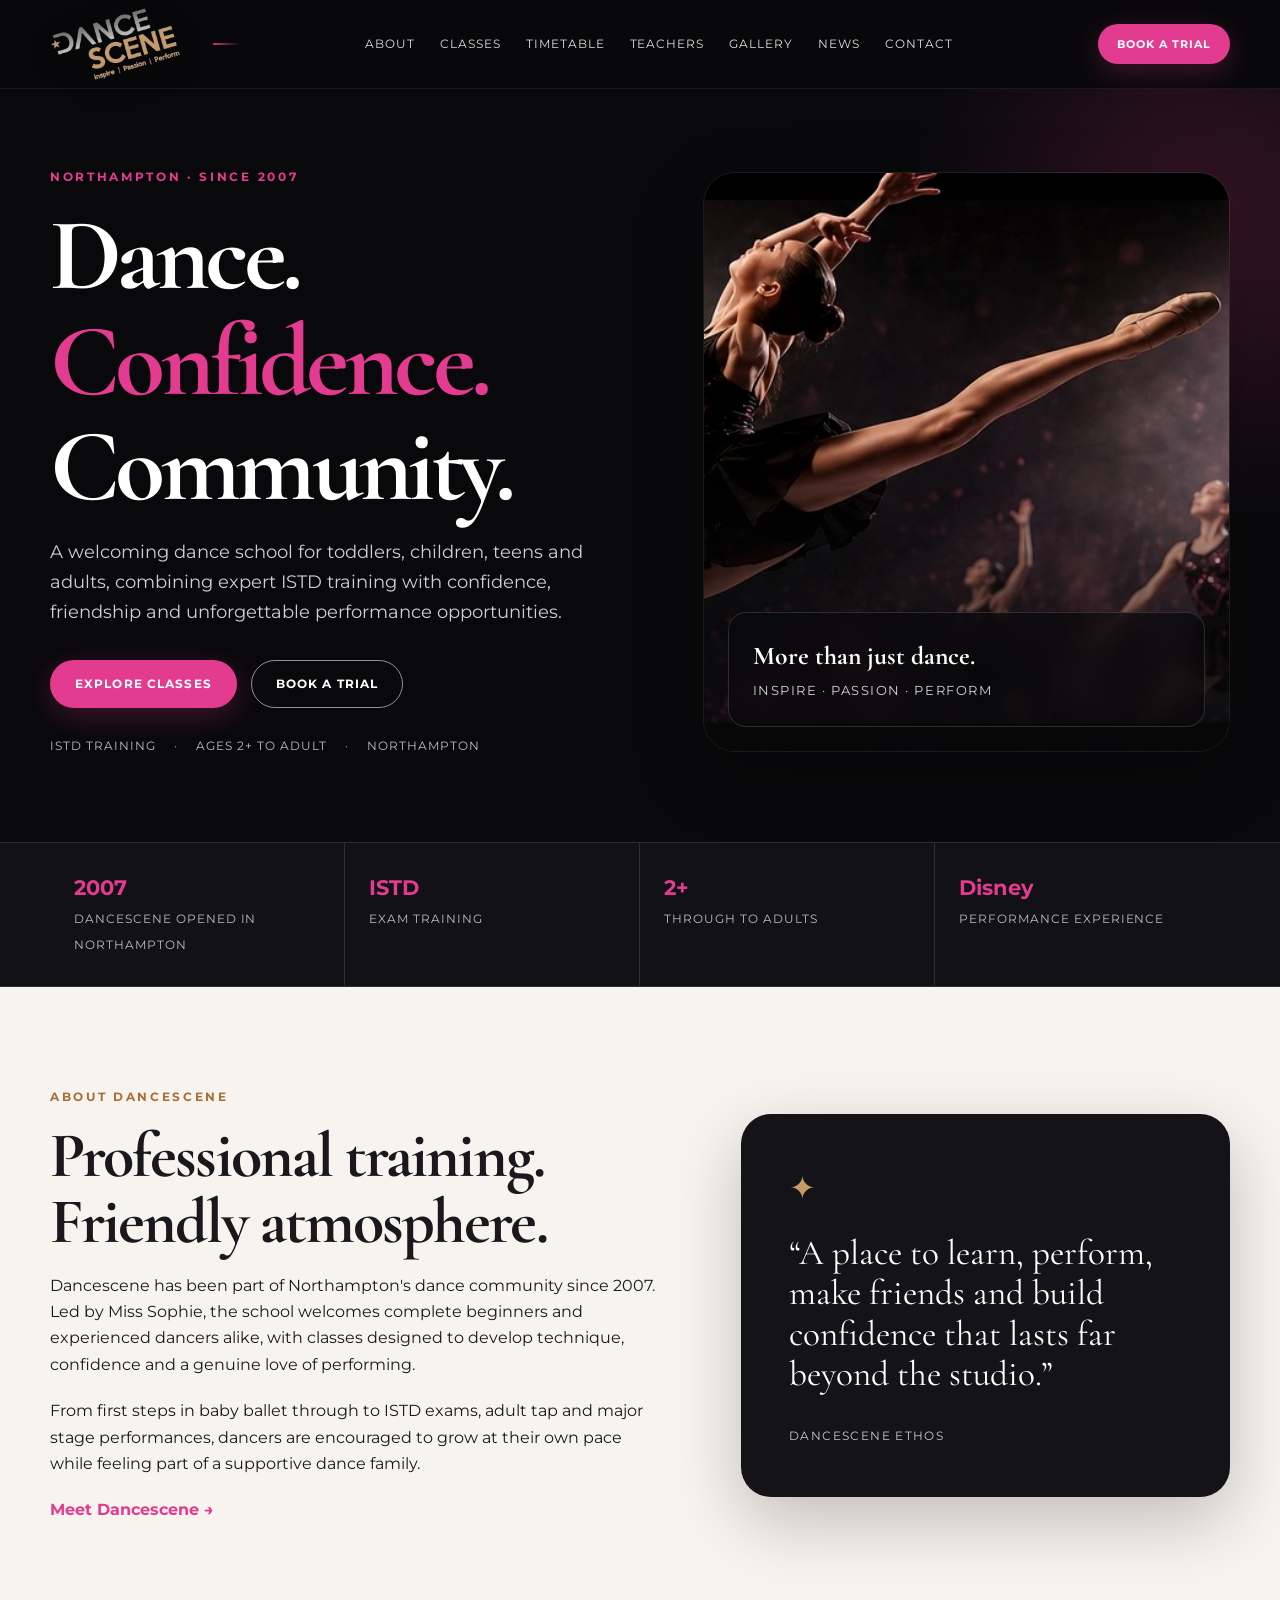
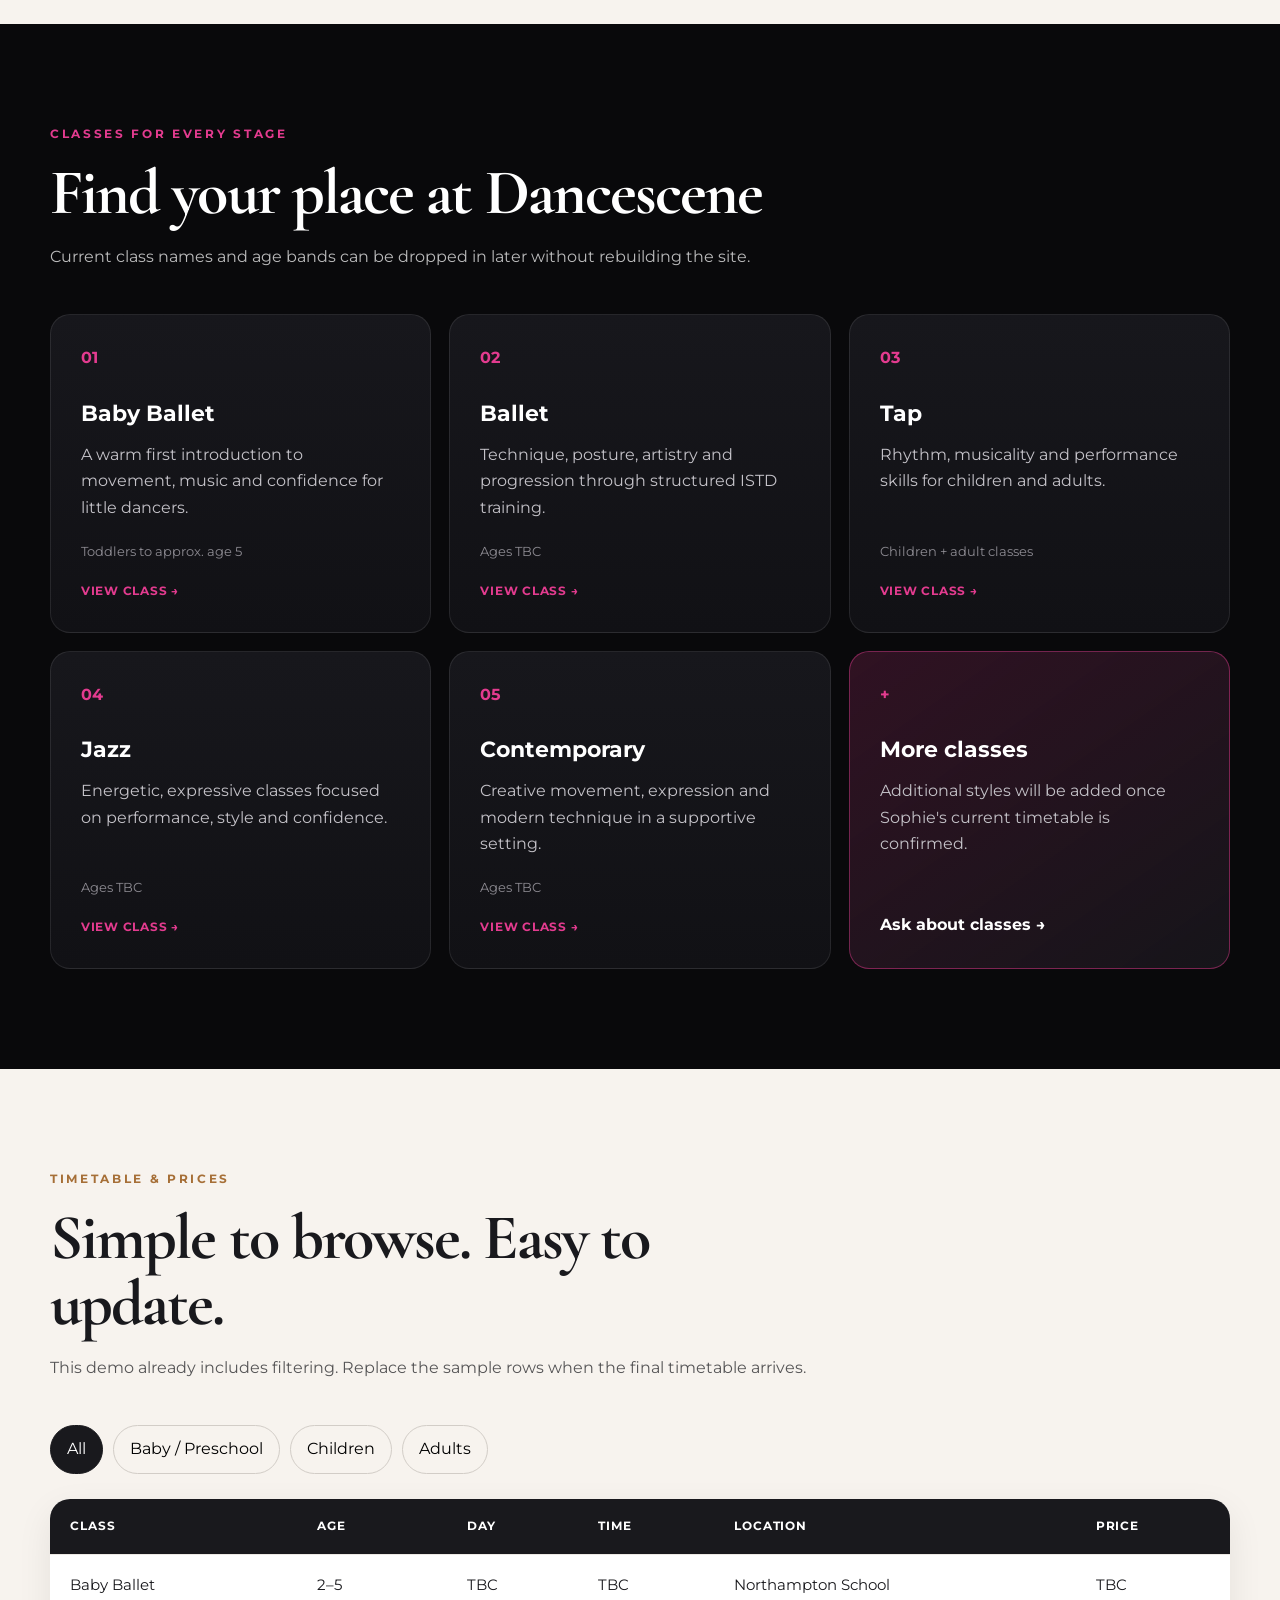
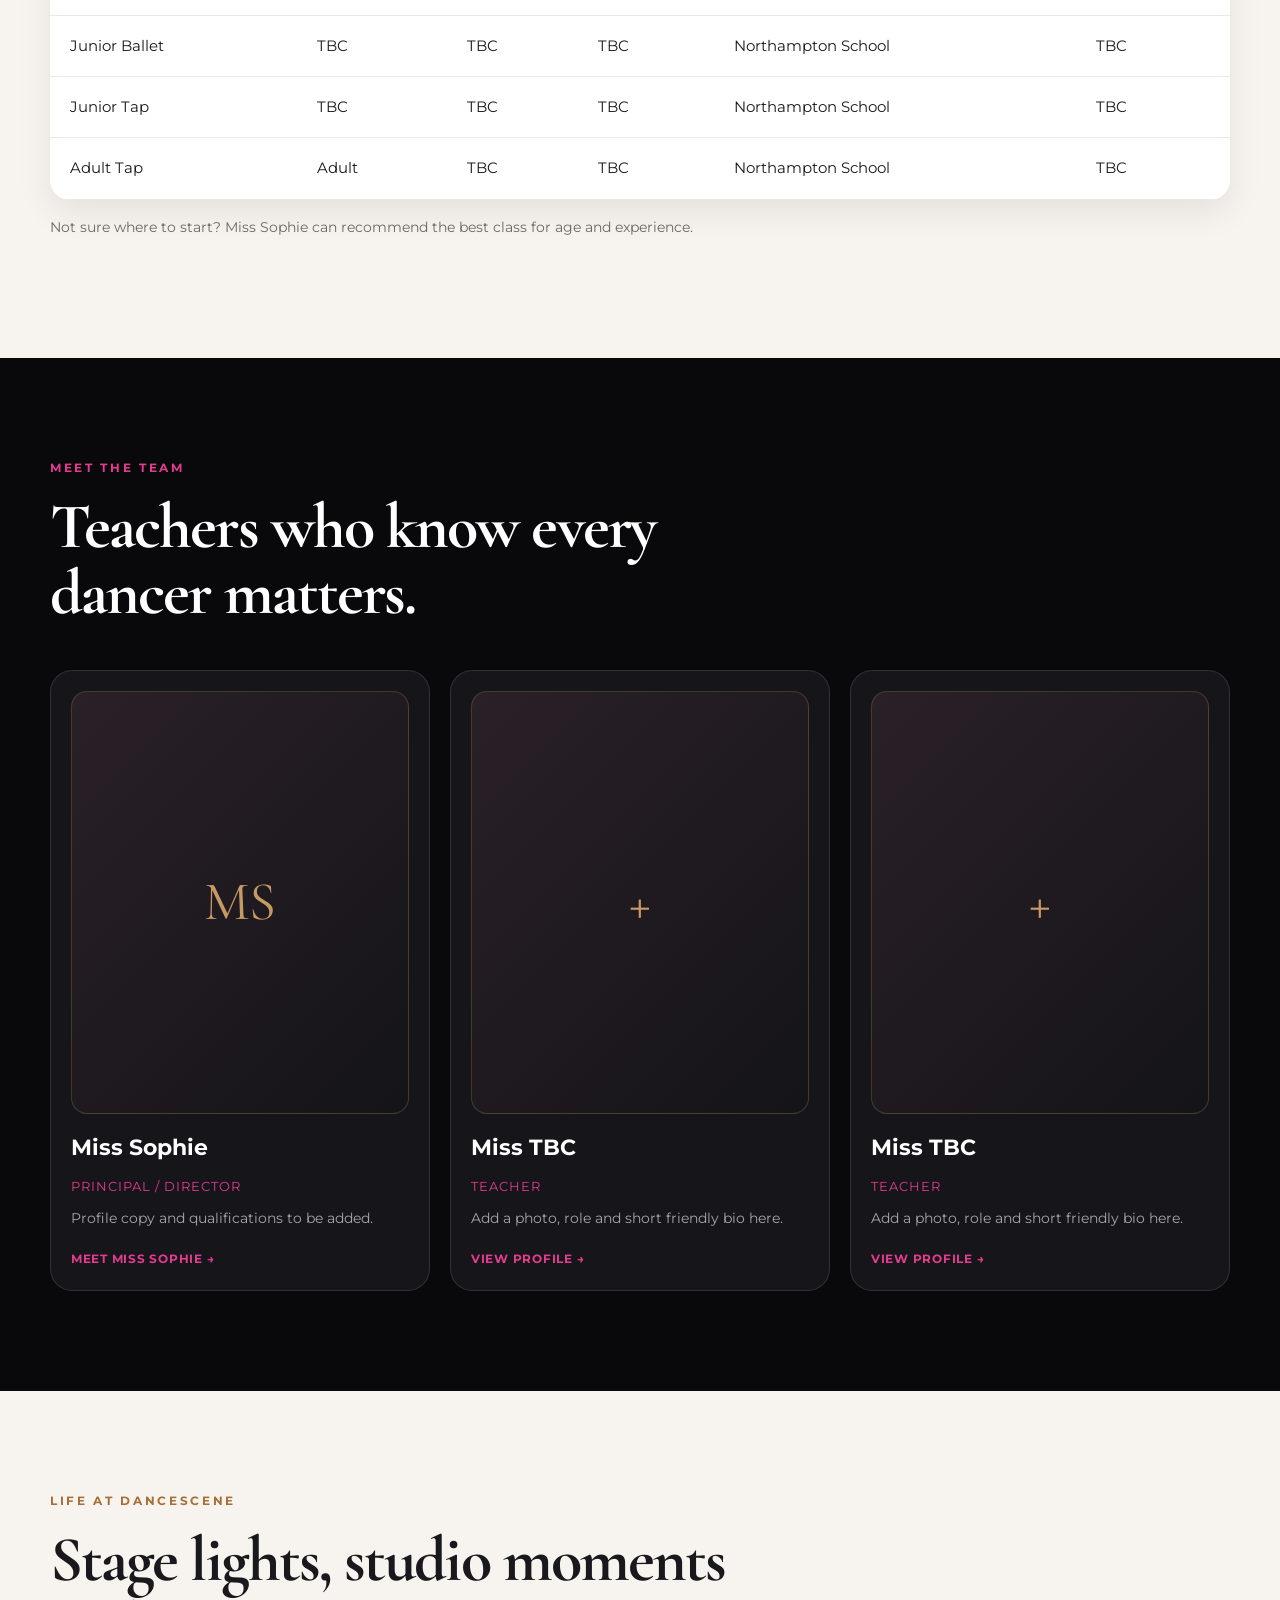
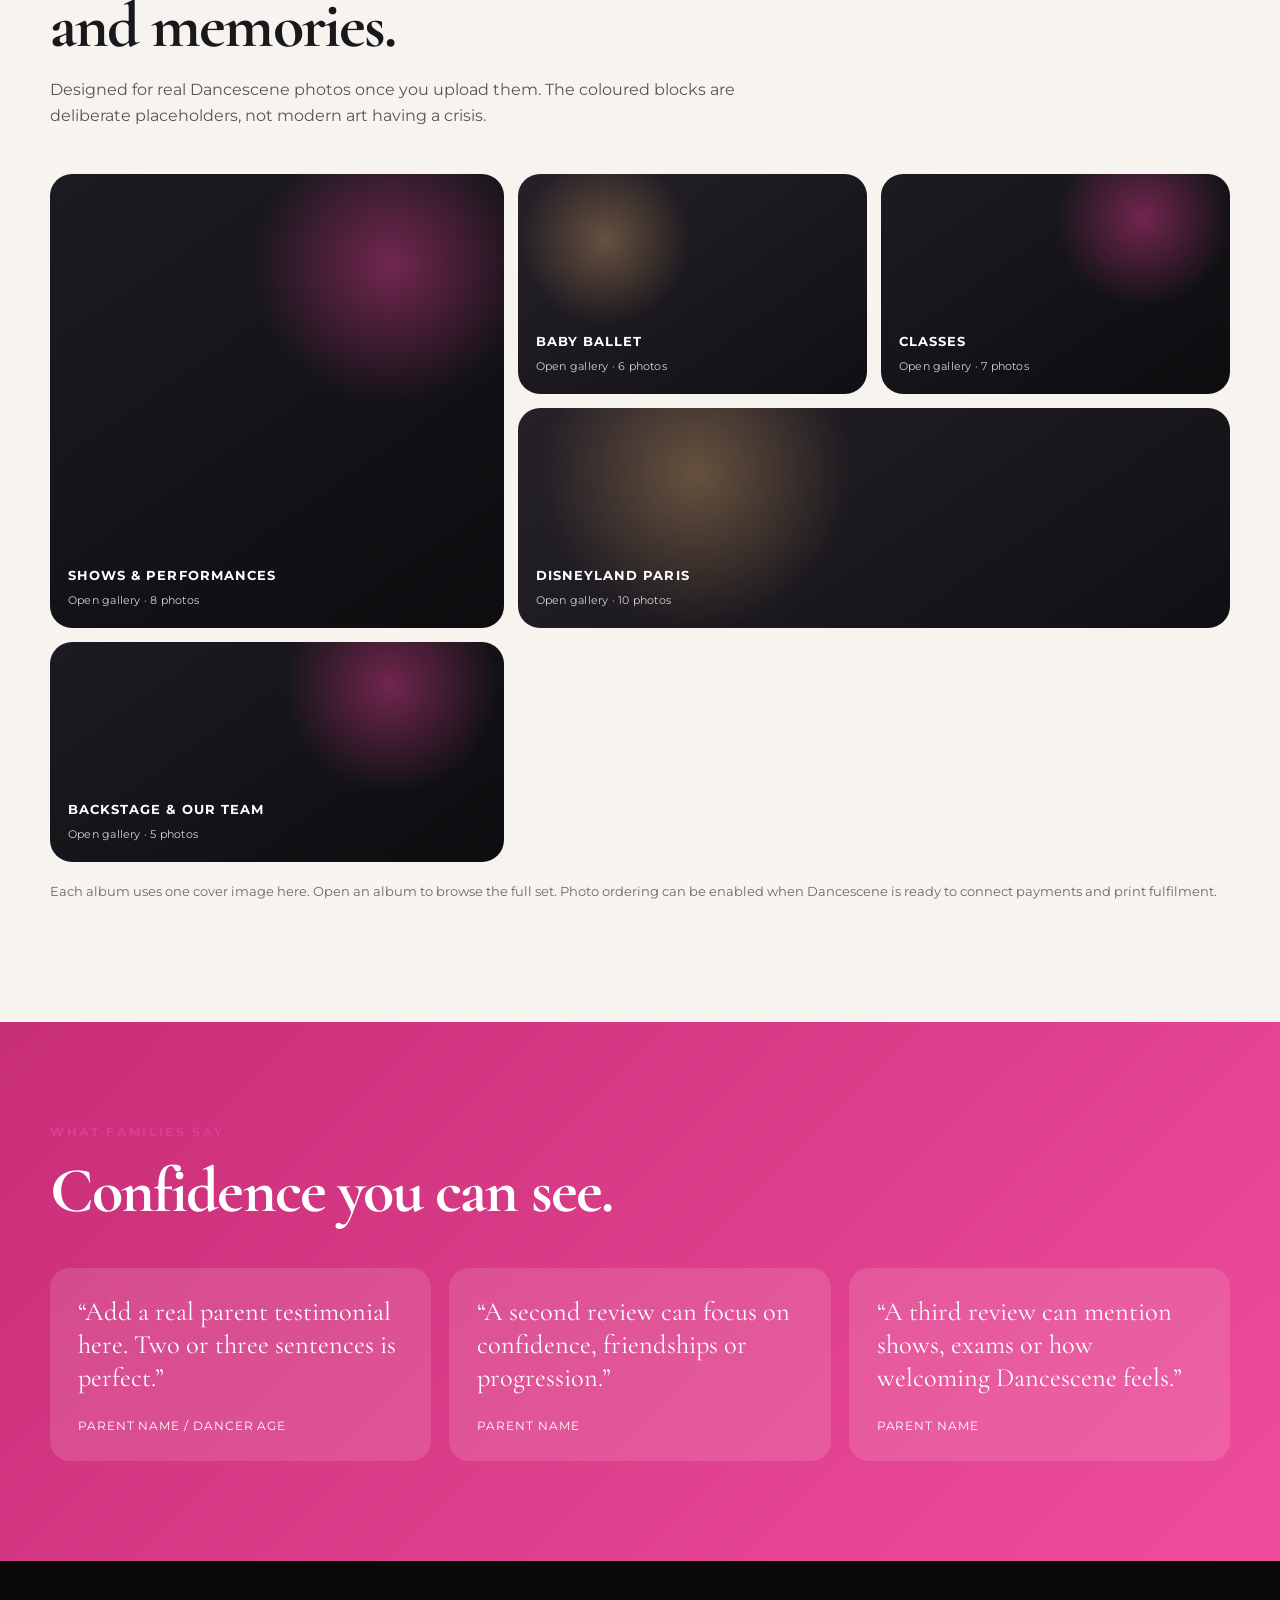
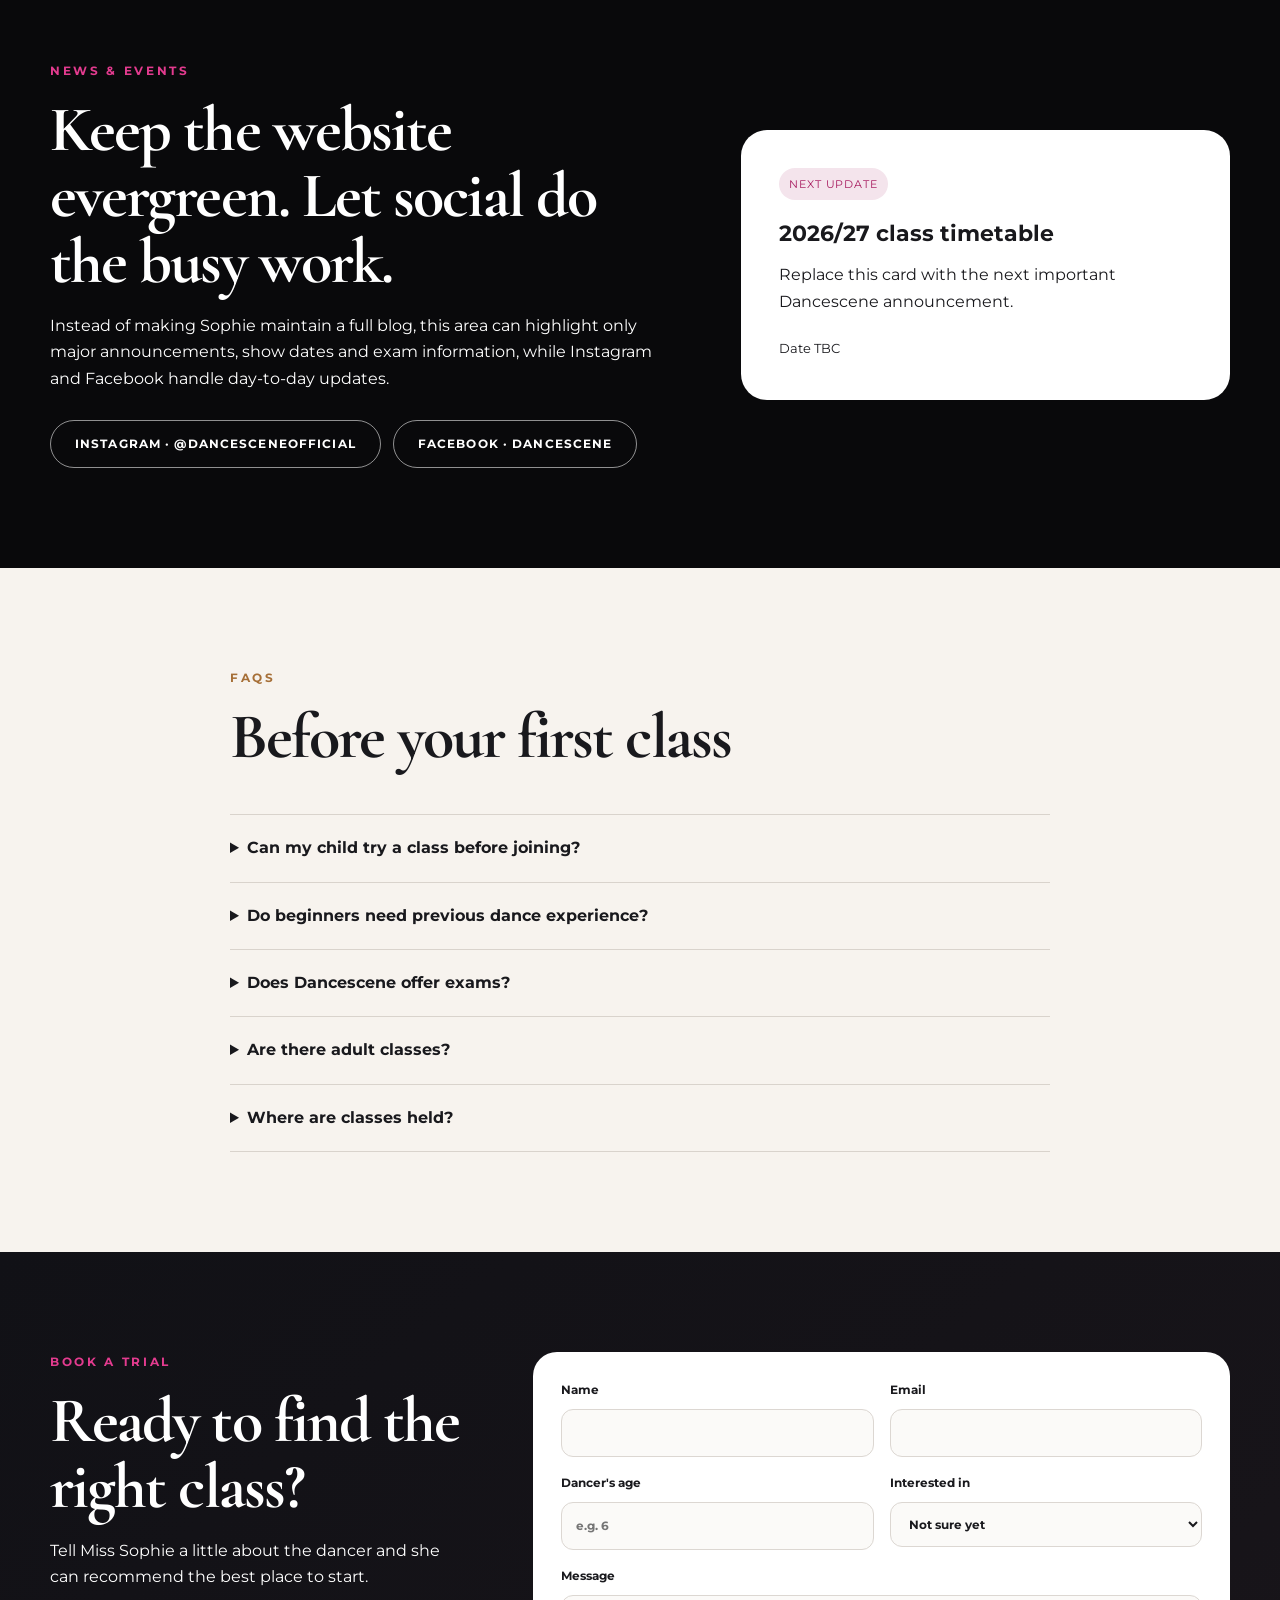
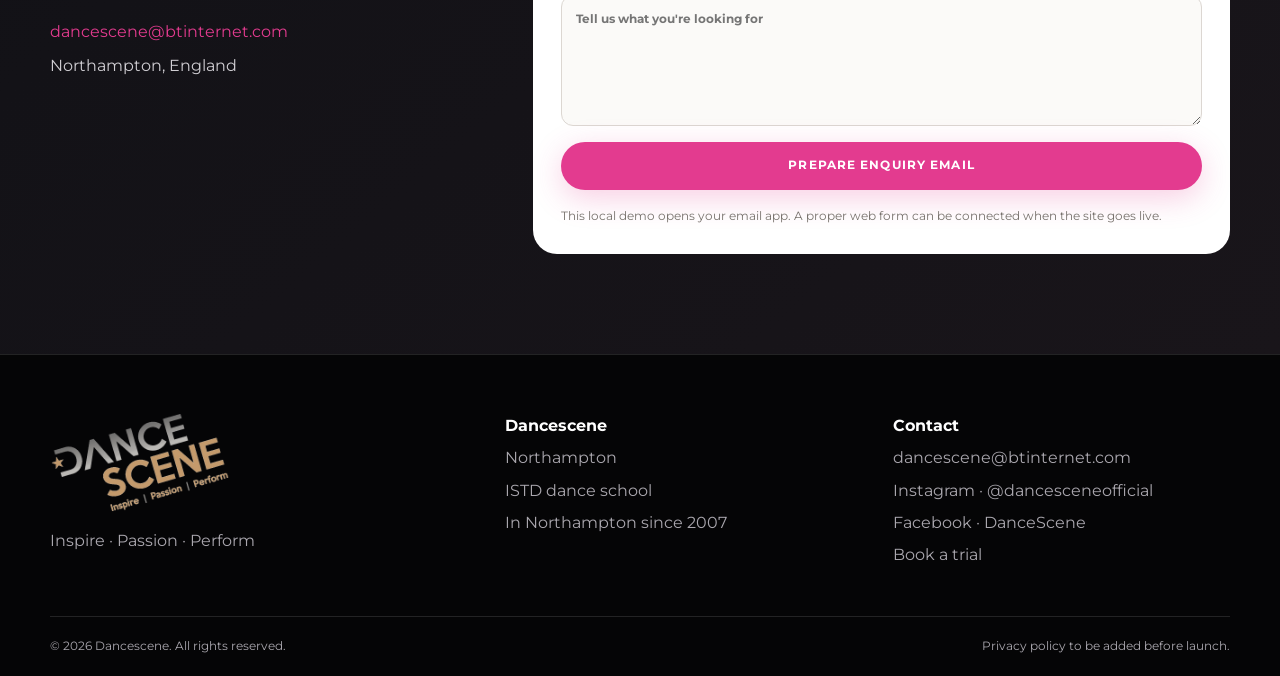
==== dancescene-site-v1.4/index.html @ 0e541d30 "Add files via upload" ====
<!doctype html>
<html lang="en">
<head>
  <meta charset="utf-8" />
  <meta name="viewport" content="width=device-width, initial-scale=1" />
  <meta name="description" content="Dancescene Dance School in Northampton. ISTD training from toddlers to adults, with ballet, tap, jazz, contemporary and more." />
  <title>Dancescene | Northampton Dance School</title>
  <link rel="preconnect" href="https://fonts.googleapis.com">
  <link rel="preconnect" href="https://fonts.gstatic.com" crossorigin>
  <link href="https://fonts.googleapis.com/css2?family=Cormorant+Garamond:wght@600;700&family=Montserrat:wght@400;500;600;700&display=swap" rel="stylesheet">
  <link rel="stylesheet" href="styles.css" />
</head>
<body>
  <header class="site-header" id="top">
    <div class="container nav-wrap">
      <a class="brand" href="#top" aria-label="Dancescene home">
        <img src="assets/dancescene-logo-dark.png" alt="Dancescene logo" />
      </a>
      <button class="nav-toggle" aria-expanded="false" aria-controls="site-nav">Menu</button>
      <nav id="site-nav" class="site-nav" aria-label="Primary navigation">
        <a href="#about">About</a>
        <a href="#classes">Classes</a>
        <a href="#timetable">Timetable</a>
        <a href="#team">Teachers</a>
        <a href="#gallery">Gallery</a>
        <a href="#news">News</a>
        <a href="#contact">Contact</a>
      </nav>
      <a class="btn btn-small btn-pink desktop-cta" href="#contact">Book a trial</a>
    </div>
  </header>

  <main>
    <section class="hero section-dark">
      <div class="container hero-grid">
        <div class="hero-copy reveal">
          <p class="eyebrow">Northampton · Since 2007</p>
          <h1>Dance.<br><span>Confidence.</span><br>Community.</h1>
          <p class="lead">A welcoming dance school for toddlers, children, teens and adults, combining expert ISTD training with confidence, friendship and unforgettable performance opportunities.</p>
          <div class="hero-actions">
            <a class="btn btn-pink" href="#classes">Explore classes</a>
            <a class="btn btn-outline" href="#contact">Book a trial</a>
          </div>
          <div class="micro-proof">
            <span>ISTD training</span>
            <span>Ages 2+ to adult</span>
            <span>Northampton</span>
          </div>
        </div>
        <div class="hero-visual reveal" aria-label="Temporary performance image placeholder">
          <img src="assets/hero-temp.jpg" alt="Dance performance concept image" />
          <div class="hero-card">
            <strong>More than just dance.</strong>
            <span>Inspire · Passion · Perform</span>
          </div>
        </div>
      </div>
    </section>

    <section class="proof-strip">
      <div class="container proof-grid">
        <div><strong>2007</strong><span>Dancescene opened in Northampton</span></div>
        <div><strong>ISTD</strong><span>exam training</span></div>
        <div><strong>2+</strong><span>through to adults</span></div>
        <div><strong>Disney</strong><span>performance experience</span></div>
      </div>
    </section>

    <section id="about" class="section section-light">
      <div class="container split">
        <div class="section-copy reveal">
          <p class="eyebrow gold">About Dancescene</p>
          <h2>Professional training.<br>Friendly atmosphere.</h2>
          <p>Dancescene has been part of Northampton's dance community since 2007. Led by Miss Sophie, the school welcomes complete beginners and experienced dancers alike, with classes designed to develop technique, confidence and a genuine love of performing.</p>
          <p>From first steps in baby ballet through to ISTD exams, adult tap and major stage performances, dancers are encouraged to grow at their own pace while feeling part of a supportive dance family.</p>
          <a class="text-link" href="#contact">Meet Dancescene →</a>
        </div>
        <div class="quote-card reveal">
          <p>“A place to learn, perform, make friends and build confidence that lasts far beyond the studio.”</p>
          <span>Dancescene ethos</span>
        </div>
      </div>
    </section>

    <section id="classes" class="section section-dark">
      <div class="container">
        <div class="section-heading reveal">
          <p class="eyebrow">Classes for every stage</p>
          <h2>Find your place at Dancescene</h2>
          <p>Current class names and age bands can be dropped in later without rebuilding the site.</p>
        </div>
        <div class="card-grid">
          <article class="class-card reveal interactive-card" tabindex="0" role="button" data-modal-type="class" data-modal-id="baby-ballet"><span>01</span><h3>Baby Ballet</h3><p>A warm first introduction to movement, music and confidence for little dancers.</p><small>Toddlers to approx. age 5</small><button class="card-link" type="button">View class →</button></article>
          <article class="class-card reveal interactive-card" tabindex="0" role="button" data-modal-type="class" data-modal-id="ballet"><span>02</span><h3>Ballet</h3><p>Technique, posture, artistry and progression through structured ISTD training.</p><small>Ages TBC</small><button class="card-link" type="button">View class →</button></article>
          <article class="class-card reveal interactive-card" tabindex="0" role="button" data-modal-type="class" data-modal-id="tap"><span>03</span><h3>Tap</h3><p>Rhythm, musicality and performance skills for children and adults.</p><small>Children + adult classes</small><button class="card-link" type="button">View class →</button></article>
          <article class="class-card reveal interactive-card" tabindex="0" role="button" data-modal-type="class" data-modal-id="jazz"><span>04</span><h3>Jazz</h3><p>Energetic, expressive classes focused on performance, style and confidence.</p><small>Ages TBC</small><button class="card-link" type="button">View class →</button></article>
          <article class="class-card reveal interactive-card" tabindex="0" role="button" data-modal-type="class" data-modal-id="contemporary"><span>05</span><h3>Contemporary</h3><p>Creative movement, expression and modern technique in a supportive setting.</p><small>Ages TBC</small><button class="card-link" type="button">View class →</button></article>
          <article class="class-card reveal accent-card"><span>+</span><h3>More classes</h3><p>Additional styles will be added once Sophie's current timetable is confirmed.</p><a href="#contact">Ask about classes →</a></article>
        </div>
      </div>
    </section>

    <section id="timetable" class="section section-light">
      <div class="container">
        <div class="section-heading reveal">
          <p class="eyebrow gold">Timetable & prices</p>
          <h2>Simple to browse. Easy to update.</h2>
          <p>This demo already includes filtering. Replace the sample rows when the final timetable arrives.</p>
        </div>
        <div class="filter-bar reveal">
          <button class="filter active" data-filter="all">All</button>
          <button class="filter" data-filter="baby">Baby / Preschool</button>
          <button class="filter" data-filter="child">Children</button>
          <button class="filter" data-filter="adult">Adults</button>
        </div>
        <div class="table-wrap reveal">
          <table>
            <thead><tr><th>Class</th><th>Age</th><th>Day</th><th>Time</th><th>Location</th><th>Price</th></tr></thead>
            <tbody>
              <tr data-group="baby"><td>Baby Ballet</td><td>2–5</td><td>TBC</td><td>TBC</td><td>Northampton School</td><td>TBC</td></tr>
              <tr data-group="child"><td>Junior Ballet</td><td>TBC</td><td>TBC</td><td>TBC</td><td>Northampton School</td><td>TBC</td></tr>
              <tr data-group="child"><td>Junior Tap</td><td>TBC</td><td>TBC</td><td>TBC</td><td>Northampton School</td><td>TBC</td></tr>
              <tr data-group="adult"><td>Adult Tap</td><td>Adult</td><td>TBC</td><td>TBC</td><td>Northampton School</td><td>TBC</td></tr>
            </tbody>
          </table>
        </div>
        <p class="table-note">Not sure where to start? Miss Sophie can recommend the best class for age and experience.</p>
      </div>
    </section>

    <section id="team" class="section section-dark">
      <div class="container">
        <div class="section-heading reveal">
          <p class="eyebrow">Meet the team</p>
          <h2>Teachers who know every dancer matters.</h2>
        </div>
        <div class="teacher-grid">
          <article class="teacher-card reveal interactive-card" tabindex="0" role="button" data-modal-type="teacher" data-modal-id="sophie"><div class="portrait placeholder">MS</div><h3>Miss Sophie</h3><p>Principal / Director</p><span>Profile copy and qualifications to be added.</span><button class="card-link" type="button">Meet Miss Sophie →</button></article>
          <article class="teacher-card reveal interactive-card" tabindex="0" role="button" data-modal-type="teacher" data-modal-id="teacher-2"><div class="portrait placeholder">+</div><h3>Miss TBC</h3><p>Teacher</p><span>Add a photo, role and short friendly bio here.</span><button class="card-link" type="button">View profile →</button></article>
          <article class="teacher-card reveal interactive-card" tabindex="0" role="button" data-modal-type="teacher" data-modal-id="teacher-3"><div class="portrait placeholder">+</div><h3>Miss TBC</h3><p>Teacher</p><span>Add a photo, role and short friendly bio here.</span><button class="card-link" type="button">View profile →</button></article>
        </div>
      </div>
    </section>

    <section id="gallery" class="section section-light">
      <div class="container">
        <div class="section-heading reveal">
          <p class="eyebrow gold">Life at Dancescene</p>
          <h2>Stage lights, studio moments and memories.</h2>
          <p>Designed for real Dancescene photos once you upload them. The coloured blocks are deliberate placeholders, not modern art having a crisis.</p>
        </div>
        <div class="gallery-grid reveal">
          <button class="gallery-item tall gallery-cover" type="button" data-gallery-id="performances" aria-label="Open performances gallery"><span><b>Shows & Performances</b><small>Open gallery · 8 photos</small></span></button>
          <button class="gallery-item gallery-cover" type="button" data-gallery-id="baby-ballet" aria-label="Open baby ballet gallery"><span><b>Baby Ballet</b><small>Open gallery · 6 photos</small></span></button>
          <button class="gallery-item gallery-cover" type="button" data-gallery-id="classes" aria-label="Open classes gallery"><span><b>Classes</b><small>Open gallery · 7 photos</small></span></button>
          <button class="gallery-item wide gallery-cover" type="button" data-gallery-id="disney" aria-label="Open Disneyland Paris gallery"><span><b>Disneyland Paris</b><small>Open gallery · 10 photos</small></span></button>
          <button class="gallery-item gallery-cover" type="button" data-gallery-id="backstage" aria-label="Open backstage gallery"><span><b>Backstage & Our Team</b><small>Open gallery · 5 photos</small></span></button>
        </div>
        <p class="gallery-note">Each album uses one cover image here. Open an album to browse the full set. Photo ordering can be enabled when Dancescene is ready to connect payments and print fulfilment.</p>
      </div>
    </section>

    <section class="section section-pink testimonials">
      <div class="container">
        <div class="section-heading reveal">
          <p class="eyebrow">What families say</p>
          <h2>Confidence you can see.</h2>
        </div>
        <div class="testimonial-grid">
          <blockquote class="reveal">“Add a real parent testimonial here. Two or three sentences is perfect.”<cite>Parent name / dancer age</cite></blockquote>
          <blockquote class="reveal">“A second review can focus on confidence, friendships or progression.”<cite>Parent name</cite></blockquote>
          <blockquote class="reveal">“A third review can mention shows, exams or how welcoming Dancescene feels.”<cite>Parent name</cite></blockquote>
        </div>
      </div>
    </section>

    <section id="news" class="section section-dark">
      <div class="container split">
        <div class="section-copy reveal">
          <p class="eyebrow">News & events</p>
          <h2>Keep the website evergreen. Let social do the busy work.</h2>
          <p>Instead of making Sophie maintain a full blog, this area can highlight only major announcements, show dates and exam information, while Instagram and Facebook handle day-to-day updates.</p>
          <div class="social-buttons">
            <a class="btn btn-outline" href="https://www.instagram.com/dancesceneofficial/" target="_blank" rel="noopener noreferrer" aria-label="Dancescene on Instagram">Instagram · @dancesceneofficial</a>
            <a class="btn btn-outline" href="https://www.facebook.com/DanceScene" target="_blank" rel="noopener noreferrer" aria-label="Dancescene on Facebook">Facebook · DanceScene</a>
          </div>
        </div>
        <div class="news-card reveal">
          <span class="tag">Next update</span>
          <h3>2026/27 class timetable</h3>
          <p>Replace this card with the next important Dancescene announcement.</p>
          <small>Date TBC</small>
        </div>
      </div>
    </section>

    <section class="section section-light faq-section">
      <div class="container narrow">
        <div class="section-heading reveal">
          <p class="eyebrow gold">FAQs</p>
          <h2>Before your first class</h2>
        </div>
        <details><summary>Can my child try a class before joining?</summary><p>Yes. Contact Miss Sophie through the enquiry form and she can advise on the most suitable class and trial availability.</p></details>
        <details><summary>Do beginners need previous dance experience?</summary><p>No. Dancescene welcomes beginners as well as dancers with previous experience.</p></details>
        <details><summary>Does Dancescene offer exams?</summary><p>Yes. Dancescene follows ISTD training and offers exam opportunities where appropriate.</p></details>
        <details><summary>Are there adult classes?</summary><p>Yes. Adult tap is currently available, with final timetable details to be confirmed.</p></details>
        <details><summary>Where are classes held?</summary><p>Classes are held at Northampton School. Full address and map details will be added before launch.</p></details>
      </div>
    </section>

    <section id="contact" class="section contact-section">
      <div class="container contact-grid">
        <div class="section-copy reveal">
          <p class="eyebrow">Book a trial</p>
          <h2>Ready to find the right class?</h2>
          <p>Tell Miss Sophie a little about the dancer and she can recommend the best place to start.</p>
          <div class="contact-details">
            <a href="mailto:dancescene@btinternet.com">dancescene@btinternet.com</a>
            <span>Northampton, England</span>
          </div>
        </div>
        <form class="contact-form reveal" id="contact-form">
          <label>Name<input required name="name" type="text" autocomplete="name"></label>
          <label>Email<input required name="email" type="email" autocomplete="email"></label>
          <label>Dancer's age<input name="age" type="text" placeholder="e.g. 6"></label>
          <label>Interested in<select name="class"><option>Not sure yet</option><option>Baby Ballet</option><option>Ballet</option><option>Tap</option><option>Jazz</option><option>Contemporary</option><option>Adult Tap</option></select></label>
          <label class="full">Message<textarea name="message" rows="5" placeholder="Tell us what you're looking for"></textarea></label>
          <button class="btn btn-pink full" type="submit">Prepare enquiry email</button>
          <p class="form-note full" id="form-note">This local demo opens your email app. A proper web form can be connected when the site goes live.</p>
        </form>
      </div>
    </section>
  </main>

  <footer class="site-footer">
    <div class="container footer-grid">
      <div><img src="assets/dancescene-logo-dark.png" alt="Dancescene" /><p>Inspire · Passion · Perform</p></div>
      <div><strong>Dancescene</strong><span>Northampton</span><span>ISTD dance school</span><span>In Northampton since 2007</span></div>
      <div><strong>Contact</strong><a href="mailto:dancescene@btinternet.com">dancescene@btinternet.com</a><a href="https://www.instagram.com/dancesceneofficial/" target="_blank" rel="noopener noreferrer">Instagram · @dancesceneofficial</a><a href="https://www.facebook.com/DanceScene" target="_blank" rel="noopener noreferrer">Facebook · DanceScene</a><a href="#contact">Book a trial</a></div>
    </div>
    <div class="container legal"><span>© <span id="year"></span> Dancescene. All rights reserved.</span><span>Privacy policy to be added before launch.</span></div>
  </footer>


  <div class="modal" id="detail-modal" aria-hidden="true">
    <div class="modal-backdrop" data-modal-close></div>
    <section class="modal-panel" role="dialog" aria-modal="true" aria-labelledby="modal-title">
      <button class="modal-close" type="button" aria-label="Close" data-modal-close>×</button>
      <div class="modal-accent"></div>
      <p class="eyebrow" id="modal-kicker">Dancescene</p>
      <h2 id="modal-title">Details</h2>
      <p class="modal-intro" id="modal-intro"></p>
      <div class="modal-meta" id="modal-meta"></div>
      <div class="modal-copy" id="modal-copy"></div>
      <div class="modal-actions">
        <a class="btn btn-pink" href="#contact" id="modal-cta">Book a trial</a>
        <button class="btn modal-secondary" type="button" data-modal-close>Close</button>
      </div>
    </section>
  </div>



  <div class="gallery-modal" id="gallery-modal" aria-hidden="true">
    <div class="modal-backdrop" data-gallery-close></div>
    <section class="gallery-panel" role="dialog" aria-modal="true" aria-labelledby="gallery-modal-title">
      <button class="modal-close" type="button" aria-label="Close gallery" data-gallery-close>×</button>
      <div class="modal-accent"></div>
      <p class="eyebrow">Dancescene gallery</p>
      <div class="gallery-modal-head">
        <div><h2 id="gallery-modal-title">Gallery</h2><p id="gallery-modal-intro"></p></div>
        <span class="gallery-count" id="gallery-count"></span>
      </div>
      <div class="gallery-scroll" id="gallery-scroll"></div>
      <div class="gallery-purchase-info">
        <div><strong>Photo prints</strong><span>Selected photos can later be offered as prints, with payment taken by Dancescene and the print order passed automatically to the fulfilment partner.</span></div>
        <button class="btn btn-outline print-info-btn" type="button">Print ordering coming later</button>
      </div>
    </section>
  </div>

  <script src="script.js"></script>
</body>
</html>
---- dancescene-site-v1.4/styles.css ----
:root{
  --black:#09090b;
  --charcoal:#141418;
  --panel:#1b1b21;
  --cream:#f7f3ee;
  --white:#ffffff;
  --gold:#c89a63;
  --pink:#e33b8f;
  --pink-dark:#b82168;
  --muted:#aaa8ae;
  --line:rgba(255,255,255,.12);
  --shadow:0 24px 70px rgba(0,0,0,.22);
}
*{box-sizing:border-box}
html{scroll-behavior:smooth}
body{margin:0;font-family:Montserrat,Arial,sans-serif;background:var(--black);color:var(--white);line-height:1.65}
a{color:inherit;text-decoration:none}
img{max-width:100%;display:block}
button,input,select,textarea{font:inherit}
.container{width:min(1180px,calc(100% - 40px));margin:auto}
.narrow{width:min(820px,100%)}
.section{padding:100px 0}
.section-dark{background:var(--black);color:var(--white)}
.section-light{background:var(--cream);color:#19191d}
.section-pink{background:linear-gradient(135deg,#c82d77,#ef4d9c);color:#fff}
.eyebrow{text-transform:uppercase;letter-spacing:.22em;font-size:.76rem;font-weight:700;color:var(--pink);margin:0 0 16px}
.eyebrow.gold{color:#a66f37}
h1,h2,h3{margin:0 0 18px;line-height:1.03}
h1,h2{font-family:"Cormorant Garamond",Georgia,serif}
h1{font-size:clamp(4rem,8vw,7.6rem);font-weight:700;letter-spacing:-.045em}
h1 span{color:var(--pink)}
h2{font-size:clamp(2.8rem,5vw,5rem);letter-spacing:-.03em}
h3{font-size:1.35rem}
p{margin:0 0 20px}
.lead{font-size:1.12rem;color:#d0cfd4;max-width:650px}
.btn{display:inline-flex;align-items:center;justify-content:center;min-height:48px;padding:0 24px;border-radius:999px;border:1px solid transparent;text-transform:uppercase;letter-spacing:.09em;font-size:.78rem;font-weight:700;transition:.2s ease}
.btn:hover{transform:translateY(-2px)}
.btn-pink{background:var(--pink);color:#fff;box-shadow:0 8px 30px rgba(227,59,143,.25)}
.btn-pink:hover{background:#ee4c9d}
.btn-outline{border-color:rgba(255,255,255,.55);color:#fff;background:transparent}
.btn-small{min-height:40px;padding:0 18px;font-size:.7rem}
.text-link{color:var(--pink);font-weight:700}
.site-header{position:sticky;top:0;z-index:30;background:rgba(9,9,11,.9);backdrop-filter:blur(14px);border-bottom:1px solid rgba(255,255,255,.07)}
.nav-wrap{display:grid;grid-template-columns:170px 1fr auto;align-items:center;gap:28px;min-height:82px}
.brand{display:flex;align-items:center;min-width:190px;padding:8px 0}
.brand img{width:188px;height:72px;object-fit:contain;object-position:left center;filter:drop-shadow(0 6px 16px rgba(0,0,0,.28))}
.brand::after{content:"";width:34px;height:2px;margin-left:14px;background:linear-gradient(90deg,var(--pink),transparent);border-radius:999px;opacity:.9}
.site-nav{display:flex;justify-content:center;gap:25px}
.site-nav a{font-size:.75rem;text-transform:uppercase;letter-spacing:.08em;color:#ddd;position:relative}
.site-nav a:hover{color:#fff}
.site-nav a:after{content:"";position:absolute;left:0;right:100%;bottom:-10px;height:2px;background:var(--pink);transition:.2s}
.site-nav a:hover:after{right:0}
.nav-toggle{display:none}
.hero{padding:78px 0 85px;position:relative;overflow:hidden}
.hero:before{content:"";position:absolute;width:650px;height:650px;right:-250px;top:-190px;background:radial-gradient(circle,rgba(227,59,143,.2),transparent 65%);pointer-events:none}
.hero-grid{display:grid;grid-template-columns:1.05fr .95fr;gap:70px;align-items:center}
.hero-actions{display:flex;gap:14px;flex-wrap:wrap;margin:34px 0 28px}
.micro-proof{display:flex;gap:18px;flex-wrap:wrap;color:#bdbcc1;font-size:.78rem;text-transform:uppercase;letter-spacing:.08em}
.micro-proof span:not(:last-child):after{content:"·";margin-left:18px;color:var(--gold)}
.hero-visual{position:relative;min-height:580px;border-radius:32px;overflow:hidden;box-shadow:var(--shadow);border:1px solid rgba(255,255,255,.08)}
.hero-visual img{width:100%;height:100%;object-fit:cover;position:absolute;inset:0;filter:saturate(.9) contrast(1.03)}
.hero-visual:after{content:"";position:absolute;inset:0;background:linear-gradient(180deg,transparent 45%,rgba(9,9,11,.85))}
.hero-card{position:absolute;z-index:2;left:24px;right:24px;bottom:24px;padding:22px 24px;border:1px solid rgba(255,255,255,.14);background:rgba(9,9,11,.65);backdrop-filter:blur(10px);border-radius:18px}
.hero-card strong{display:block;font-family:"Cormorant Garamond";font-size:1.6rem}
.hero-card span{color:#d6d4d8;font-size:.8rem;text-transform:uppercase;letter-spacing:.12em}
.proof-strip{background:#111116;border-top:1px solid var(--line);border-bottom:1px solid var(--line)}
.proof-grid{display:grid;grid-template-columns:repeat(4,1fr)}
.proof-grid div{padding:28px 24px;border-right:1px solid var(--line)}
.proof-grid div:last-child{border-right:0}
.proof-grid strong{display:block;color:var(--pink);font-size:1.3rem}
.proof-grid span{font-size:.76rem;text-transform:uppercase;letter-spacing:.08em;color:#bdbbc2}
.split{display:grid;grid-template-columns:1fr .8fr;gap:80px;align-items:center}
.section-copy p{max-width:690px}
.quote-card{background:#141418;color:#fff;padding:48px;border-radius:30px;box-shadow:var(--shadow);position:relative}
.quote-card:before{content:"✦";color:var(--gold);font-size:2rem}
.quote-card p{font-family:"Cormorant Garamond";font-size:2.2rem;line-height:1.15;margin:18px 0 28px}
.quote-card span{color:#c8c6cc;text-transform:uppercase;letter-spacing:.12em;font-size:.72rem}
.section-heading{max-width:760px;margin-bottom:44px}
.section-heading p:last-child{color:inherit;opacity:.72}
.card-grid{display:grid;grid-template-columns:repeat(3,1fr);gap:18px}
.class-card{padding:30px;border:1px solid rgba(255,255,255,.09);border-radius:20px;background:linear-gradient(180deg,#17171c,#111115);min-height:240px;display:flex;flex-direction:column}
.class-card>span{color:var(--pink);font-weight:700;margin-bottom:30px}
.class-card p{color:#c4c2c8}
.class-card small{margin-top:auto;color:#8d8b92}
.accent-card{border-color:rgba(227,59,143,.45);background:linear-gradient(145deg,rgba(227,59,143,.18),#16151a)}
.accent-card a{color:#fff;margin-top:auto;font-weight:700}
.filter-bar{display:flex;gap:10px;flex-wrap:wrap;margin-bottom:25px}
.filter{border:1px solid #d2cdc7;background:transparent;border-radius:999px;padding:10px 16px;cursor:pointer}
.filter.active,.filter:hover{background:#19191d;color:#fff;border-color:#19191d}
.table-wrap{overflow:auto;border-radius:20px;background:#fff;box-shadow:0 12px 35px rgba(0,0,0,.08)}
table{width:100%;border-collapse:collapse;min-width:760px}
th,td{text-align:left;padding:18px 20px;border-bottom:1px solid #ece8e3}
th{background:#19191d;color:#fff;font-size:.72rem;text-transform:uppercase;letter-spacing:.08em}
td{font-size:.92rem}.table-note{font-size:.86rem;margin-top:16px;color:#6b6763}
.teacher-grid{display:grid;grid-template-columns:repeat(3,1fr);gap:20px}
.teacher-card{background:#15151a;border:1px solid var(--line);padding:20px;border-radius:22px}
.portrait{aspect-ratio:4/5;border-radius:16px;margin-bottom:22px;background:linear-gradient(135deg,#2a2028,#141418);display:grid;place-items:center;color:var(--gold);font-family:"Cormorant Garamond";font-size:3.4rem;border:1px solid rgba(200,154,99,.25)}
.teacher-card p{color:var(--pink);margin-bottom:8px;font-size:.8rem;text-transform:uppercase;letter-spacing:.08em}
.teacher-card span{color:#a8a5ac;font-size:.9rem}
.gallery-grid{display:grid;grid-template-columns:1.3fr 1fr 1fr;grid-auto-rows:220px;gap:14px}
.gallery-item{border-radius:22px;overflow:hidden;position:relative;display:flex;align-items:flex-end;padding:18px;background:
radial-gradient(circle at 75% 20%,rgba(227,59,143,.45),transparent 28%),
linear-gradient(145deg,#1b1b21,#0d0d10)}
.gallery-item:nth-child(2n){background:radial-gradient(circle at 25% 30%,rgba(200,154,99,.42),transparent 28%),linear-gradient(145deg,#262129,#101014)}
.gallery-item span{color:#fff;font-size:.76rem;text-transform:uppercase;letter-spacing:.08em}
.gallery-item.tall{grid-row:span 2}.gallery-item.wide{grid-column:span 2}
.testimonial-grid{display:grid;grid-template-columns:repeat(3,1fr);gap:18px}
blockquote{margin:0;padding:28px;border-radius:20px;background:rgba(255,255,255,.12);font-family:"Cormorant Garamond";font-size:1.65rem;line-height:1.25}
blockquote cite{display:block;font-family:Montserrat;font-size:.72rem;font-style:normal;margin-top:24px;text-transform:uppercase;letter-spacing:.08em}
.news-card{padding:38px;background:#fff;color:#19191d;border-radius:26px}.tag{display:inline-block;background:#f4e4ec;color:#a81d60;padding:7px 10px;border-radius:999px;font-size:.7rem;text-transform:uppercase;letter-spacing:.08em;margin-bottom:22px}.social-buttons{display:flex;gap:12px;margin-top:28px}
.faq-section details{border-top:1px solid #d9d3cc;padding:20px 0}.faq-section details:last-child{border-bottom:1px solid #d9d3cc}.faq-section summary{cursor:pointer;font-weight:700}.faq-section details p{margin:12px 0 0;color:#66615d}
.contact-section{background:linear-gradient(140deg,#111116,#19151a);color:#fff}
.contact-grid{display:grid;grid-template-columns:.75fr 1.25fr;gap:65px;align-items:start}
.contact-details{display:flex;flex-direction:column;gap:8px;margin-top:28px;color:#d0ced3}.contact-details a{color:var(--pink)}
.contact-form{display:grid;grid-template-columns:1fr 1fr;gap:16px;background:#fff;color:#19191d;padding:28px;border-radius:24px}
.contact-form label{display:flex;flex-direction:column;gap:8px;font-size:.78rem;font-weight:700}.contact-form .full{grid-column:1/-1}.contact-form input,.contact-form select,.contact-form textarea{width:100%;border:1px solid #dcd7d2;border-radius:12px;padding:13px 14px;background:#fbfaf8;color:#19191d}.form-note{font-size:.76rem;color:#77716c;margin:0}
.site-footer{background:#050506;padding:58px 0 20px;color:#aaa7ae;border-top:1px solid var(--line)}
.footer-grid{display:grid;grid-template-columns:1.2fr 1fr 1fr;gap:50px}.footer-grid img{width:180px;margin-bottom:10px}.footer-grid div{display:flex;flex-direction:column;gap:6px}.footer-grid strong{color:#fff}.legal{display:flex;justify-content:space-between;gap:20px;border-top:1px solid var(--line);padding-top:20px;margin-top:42px;font-size:.72rem}
.reveal{opacity:0;transform:translateY(18px);transition:opacity .55s ease,transform .55s ease}.reveal.visible{opacity:1;transform:none}
@media(max-width:980px){.nav-wrap{grid-template-columns:150px 1fr auto}.site-nav{display:none;position:absolute;top:82px;left:0;right:0;background:#0d0d10;padding:22px 20px;flex-direction:column;border-bottom:1px solid var(--line)}.site-nav.open{display:flex}.nav-toggle{display:inline-flex;justify-self:end;background:transparent;border:1px solid var(--line);color:#fff;padding:9px 14px;border-radius:999px}.desktop-cta{display:none}.hero-grid,.split,.contact-grid{grid-template-columns:1fr}.hero-visual{min-height:480px}.card-grid,.teacher-grid,.testimonial-grid{grid-template-columns:1fr 1fr}.proof-grid{grid-template-columns:1fr 1fr}.gallery-grid{grid-template-columns:1fr 1fr}.gallery-item.wide{grid-column:span 2}}
@media(max-width:640px){.container{width:min(100% - 28px,1180px)}.section{padding:72px 0}.nav-wrap{min-height:72px;grid-template-columns:140px 1fr}.site-nav{top:72px}.brand{min-width:150px}.brand img{width:150px;height:58px}.brand::after{display:none}.hero{padding-top:48px}.hero-grid{gap:36px}.hero-visual{min-height:370px;border-radius:22px}h1{font-size:3.7rem}.proof-grid,.card-grid,.teacher-grid,.testimonial-grid,.gallery-grid,.footer-grid{grid-template-columns:1fr}.proof-grid div{border-right:0;border-bottom:1px solid var(--line)}.gallery-item.tall{grid-row:span 1}.gallery-item.wide{grid-column:span 1}.contact-form{grid-template-columns:1fr}.contact-form .full{grid-column:auto}.legal{flex-direction:column}.micro-proof span:not(:last-child):after{display:none}}

/* Pop-out class and teacher profiles */
.interactive-card{cursor:pointer;position:relative;transition:transform .2s ease,border-color .2s ease,box-shadow .2s ease}
.interactive-card:hover,.interactive-card:focus-visible{transform:translateY(-4px);border-color:rgba(227,59,143,.5);box-shadow:0 16px 35px rgba(0,0,0,.18);outline:none}
.card-link{margin-top:18px;padding:0;border:0;background:transparent;color:var(--pink);font:inherit;font-size:.78rem;font-weight:700;text-transform:uppercase;letter-spacing:.06em;text-align:left;cursor:pointer}
.class-card .card-link{margin-top:18px}.teacher-card .card-link{display:block;margin-top:18px}
.modal{position:fixed;inset:0;z-index:100;display:none;align-items:stretch;justify-content:flex-end}
.modal.open{display:flex}
.modal-backdrop{position:absolute;inset:0;background:rgba(3,3,5,.72);backdrop-filter:blur(5px);animation:fadeIn .22s ease}
.modal-panel{position:relative;z-index:2;width:min(620px,94vw);height:100%;overflow:auto;background:#111116;color:#fff;padding:64px 52px 42px;border-left:1px solid rgba(255,255,255,.1);box-shadow:-24px 0 70px rgba(0,0,0,.45);animation:slideIn .28s ease}
.modal-close{position:absolute;right:22px;top:20px;width:42px;height:42px;border-radius:50%;border:1px solid rgba(255,255,255,.18);background:#1a1a20;color:#fff;font-size:1.8rem;line-height:1;cursor:pointer}
.modal-close:hover{border-color:var(--pink);color:var(--pink)}
.modal-accent{width:68px;height:4px;border-radius:99px;background:linear-gradient(90deg,var(--gold),var(--pink));margin-bottom:30px}
.modal-panel h2{font-size:clamp(2.7rem,6vw,4.5rem);margin-bottom:14px}.modal-intro{font-size:1.08rem;color:#d0cdd3;line-height:1.7}
.modal-meta{display:grid;grid-template-columns:repeat(2,minmax(0,1fr));gap:12px;margin:28px 0}
.modal-meta div{padding:14px 16px;border:1px solid rgba(255,255,255,.1);border-radius:14px;background:#17171d}
.modal-meta strong{display:block;color:var(--gold);font-size:.68rem;text-transform:uppercase;letter-spacing:.08em;margin-bottom:5px}.modal-meta span{color:#f2f0f3;font-size:.92rem}
.modal-copy{color:#c6c3ca;line-height:1.75}.modal-copy p{margin:0 0 15px}.modal-copy h3{color:#fff;margin:24px 0 8px;font-size:1.25rem}
.modal-actions{display:flex;gap:12px;flex-wrap:wrap;margin-top:34px;padding-top:26px;border-top:1px solid rgba(255,255,255,.1)}
.modal-secondary{border-color:rgba(255,255,255,.3);color:#fff;background:transparent;cursor:pointer}
body.modal-open{overflow:hidden}
@keyframes fadeIn{from{opacity:0}to{opacity:1}}@keyframes slideIn{from{transform:translateX(45px);opacity:.6}to{transform:none;opacity:1}}
@media(max-width:640px){.modal-panel{width:100%;padding:58px 24px 34px}.modal-meta{grid-template-columns:1fr}.modal-actions .btn{width:100%}}

/* Album gallery pop-outs */
.gallery-cover{border:0;color:inherit;text-align:left;width:100%;cursor:pointer;font:inherit;transition:transform .2s ease,box-shadow .2s ease,filter .2s ease}
.gallery-cover:hover,.gallery-cover:focus-visible{transform:translateY(-4px);box-shadow:0 16px 34px rgba(0,0,0,.2);filter:brightness(1.08);outline:2px solid rgba(227,59,143,.45);outline-offset:2px}
.gallery-cover span{display:flex;flex-direction:column;gap:5px}.gallery-cover b{font-size:.82rem;letter-spacing:.08em}.gallery-cover small{font-size:.68rem;color:#d6d1d7;text-transform:none;letter-spacing:.02em}
.gallery-note{margin-top:18px;color:#6d6864;font-size:.84rem}
.gallery-modal{position:fixed;inset:0;z-index:110;display:none}.gallery-modal.open{display:block}
.gallery-panel{position:absolute;z-index:2;inset:3vh 3vw;background:#111116;color:#fff;border:1px solid rgba(255,255,255,.1);border-radius:26px;padding:42px;overflow:hidden;box-shadow:0 30px 90px rgba(0,0,0,.55);display:flex;flex-direction:column}
.gallery-modal-head{display:flex;justify-content:space-between;gap:24px;align-items:flex-end;margin-bottom:22px;padding-right:56px}.gallery-modal-head h2{margin:0 0 7px;font-size:clamp(2.4rem,5vw,4.2rem)}.gallery-modal-head p{margin:0;color:#bcb9c0;max-width:720px}.gallery-count{color:var(--gold);font-size:.78rem;text-transform:uppercase;letter-spacing:.09em;white-space:nowrap}
.gallery-scroll{display:grid;grid-auto-flow:column;grid-auto-columns:minmax(280px,32vw);gap:16px;overflow-x:auto;overflow-y:hidden;padding:3px 3px 18px;scroll-snap-type:x mandatory;flex:1;min-height:0}
.gallery-photo-card{scroll-snap-align:start;background:#18181e;border:1px solid rgba(255,255,255,.08);border-radius:20px;overflow:hidden;display:flex;flex-direction:column;min-height:420px}
.gallery-photo-placeholder{flex:1;min-height:330px;background:radial-gradient(circle at 72% 18%,rgba(227,59,143,.42),transparent 26%),radial-gradient(circle at 22% 82%,rgba(200,154,99,.24),transparent 30%),linear-gradient(145deg,#262129,#0d0d10);display:flex;flex-direction:column;justify-content:space-between;padding:20px}.gallery-photo-placeholder span{color:var(--pink);font-weight:700}.gallery-photo-placeholder strong{font-family:"Cormorant Garamond";font-size:2.1rem;font-weight:600}
.gallery-photo-actions{display:flex;justify-content:space-between;align-items:center;gap:12px;padding:14px 16px}.gallery-photo-actions span{font-size:.72rem;color:#aaa6ad;text-transform:uppercase;letter-spacing:.08em}.buy-photo{border:1px solid rgba(227,59,143,.5);background:transparent;color:#fff;padding:9px 13px;border-radius:999px;cursor:pointer;font-weight:700;font-size:.72rem}.buy-photo:hover{background:var(--pink);border-color:var(--pink)}
.gallery-purchase-info{display:flex;justify-content:space-between;align-items:center;gap:20px;padding-top:18px;border-top:1px solid rgba(255,255,255,.09)}.gallery-purchase-info>div{display:flex;flex-direction:column;gap:3px;max-width:780px}.gallery-purchase-info strong{color:var(--gold)}.gallery-purchase-info span{font-size:.8rem;color:#aaa6ad;line-height:1.45}.print-info-btn{white-space:nowrap}
@media(max-width:760px){.gallery-panel{inset:0;border-radius:0;padding:58px 20px 24px}.gallery-modal-head{align-items:flex-start;flex-direction:column;padding-right:36px}.gallery-scroll{grid-auto-columns:86vw}.gallery-photo-card{min-height:400px}.gallery-purchase-info{align-items:stretch;flex-direction:column}.print-info-btn{width:100%}}
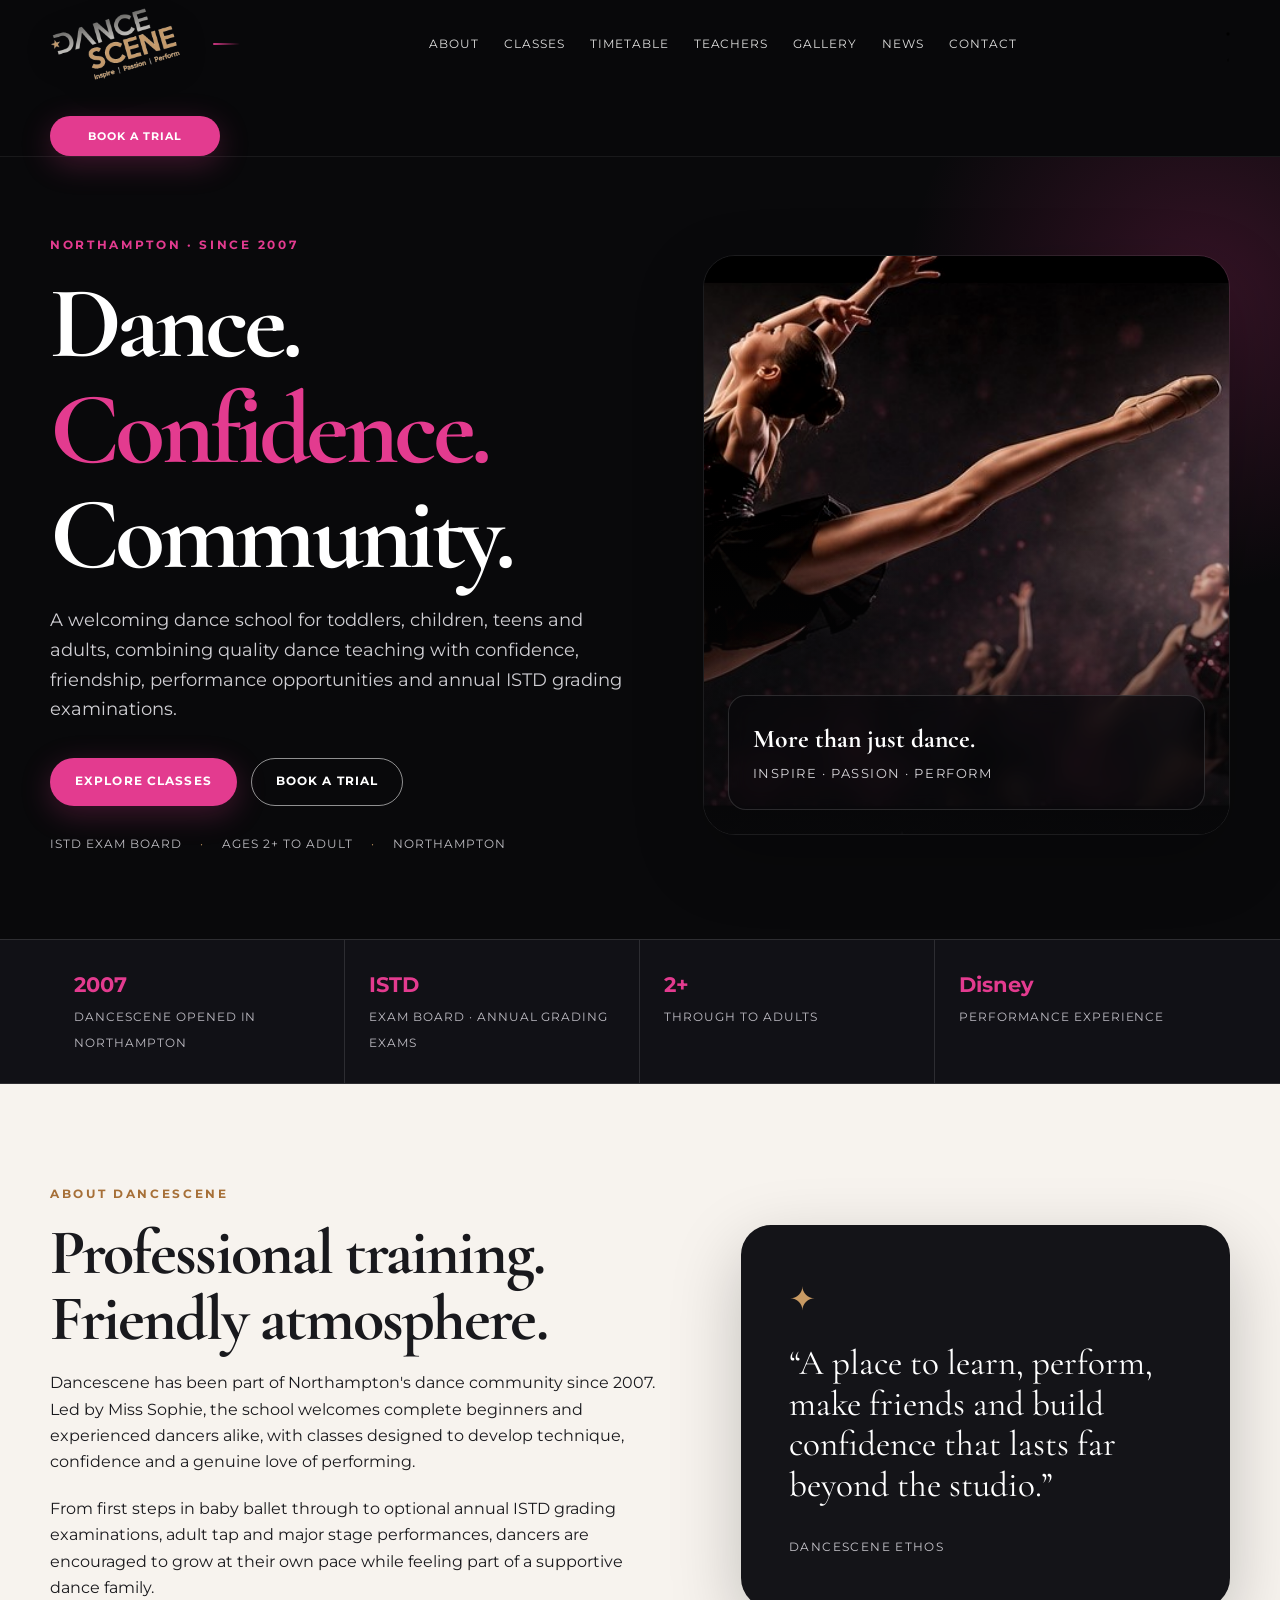
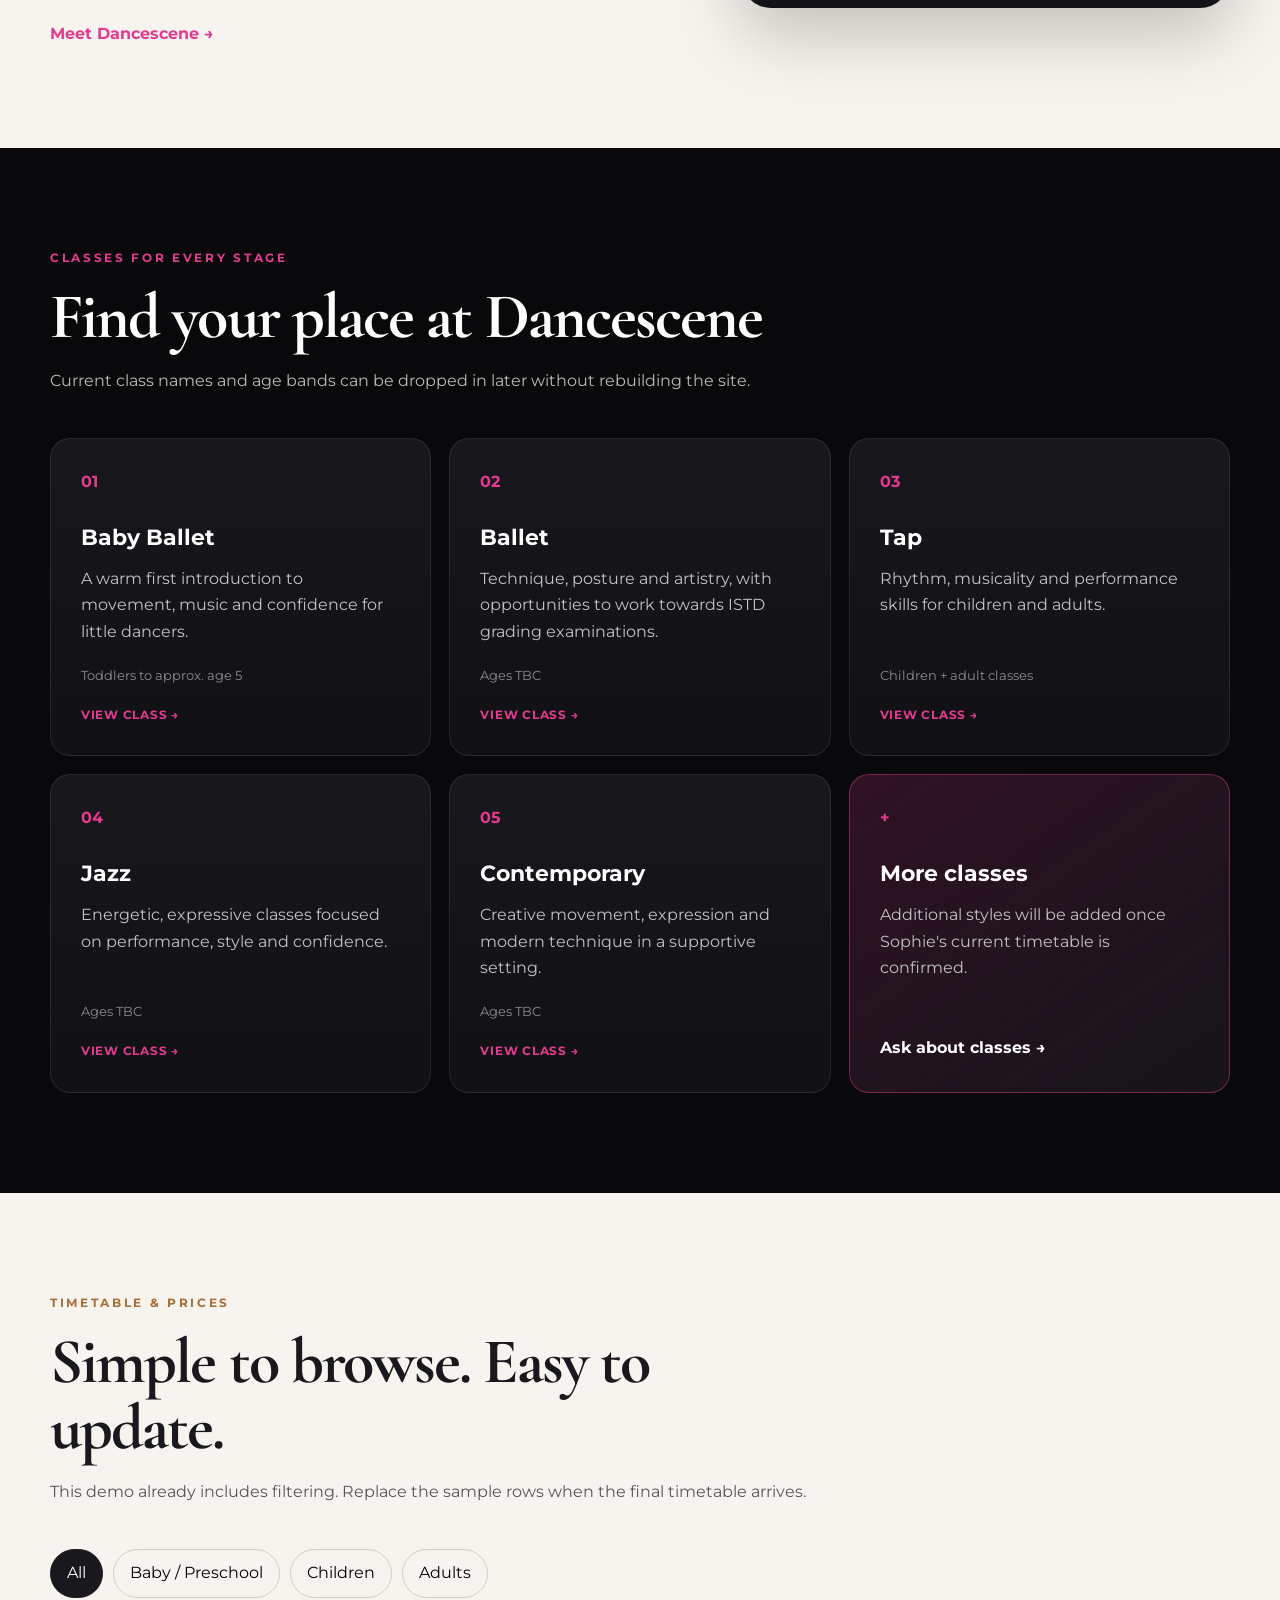
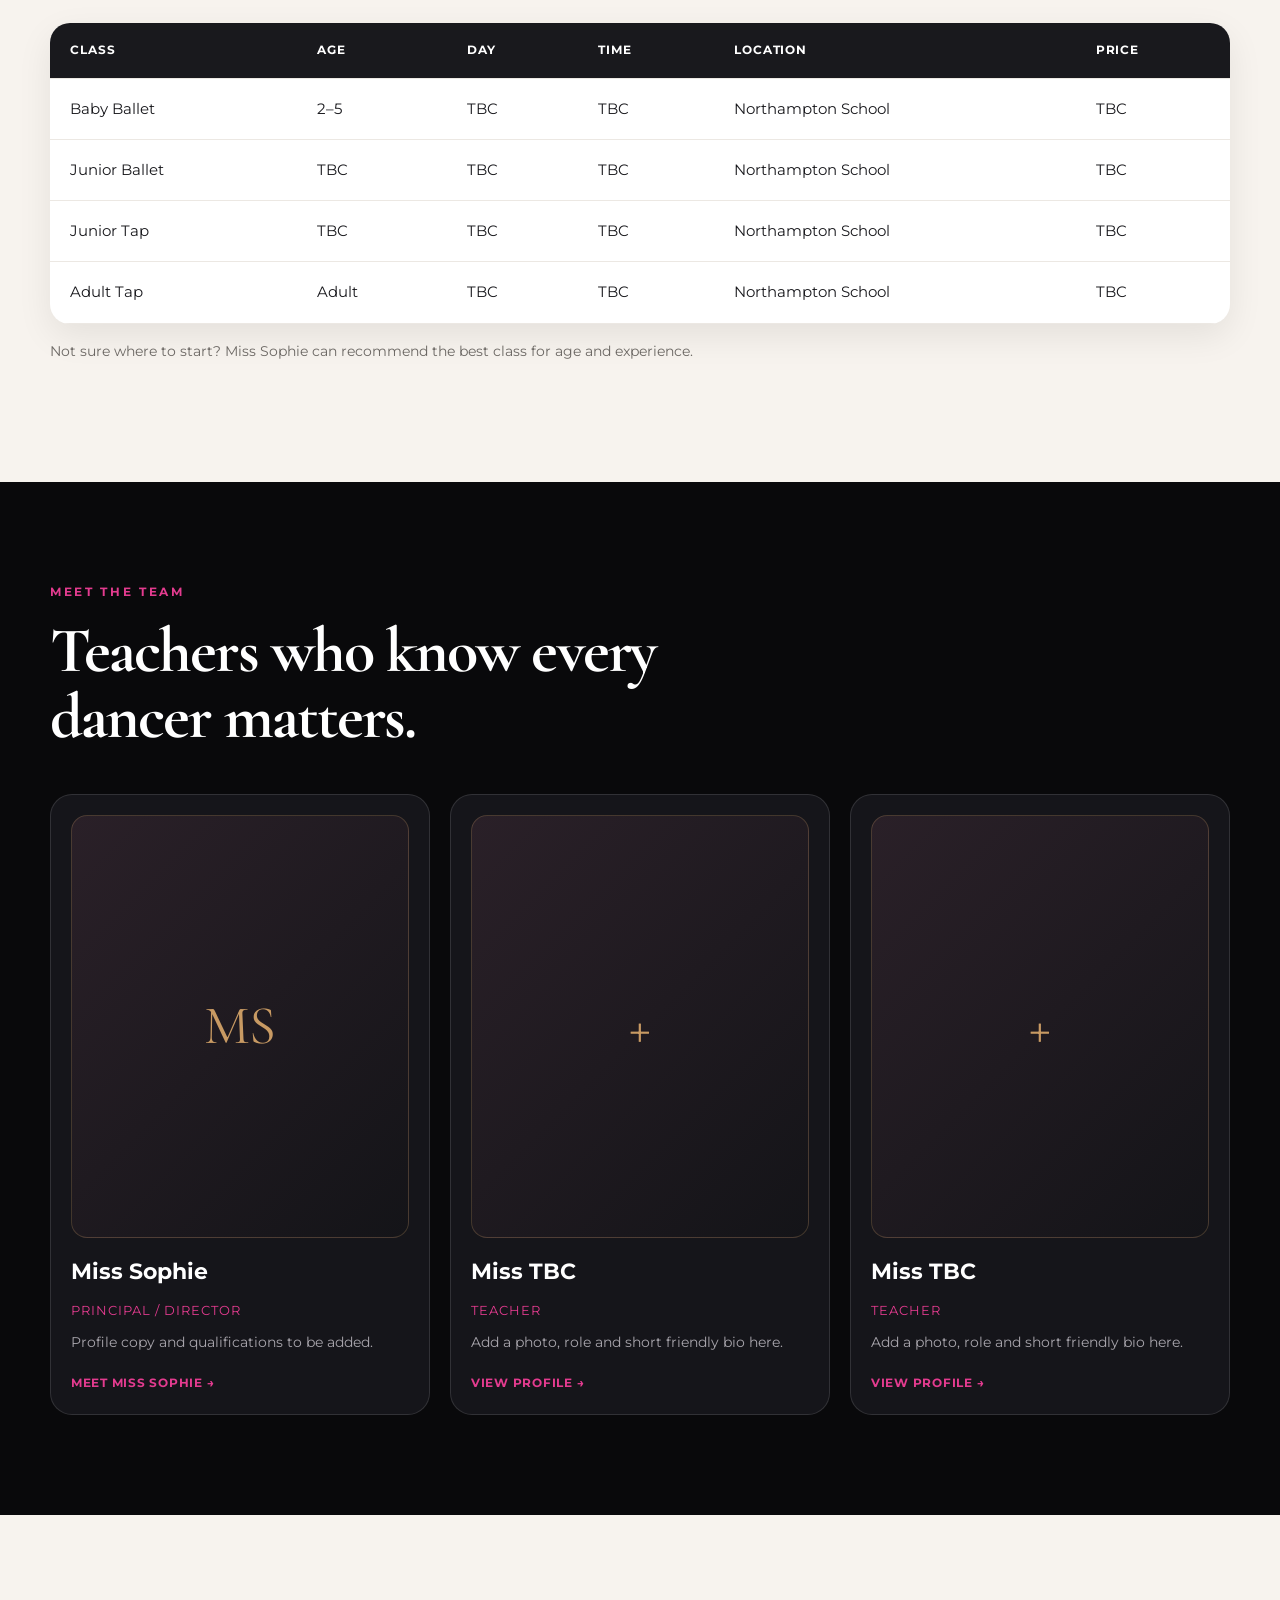
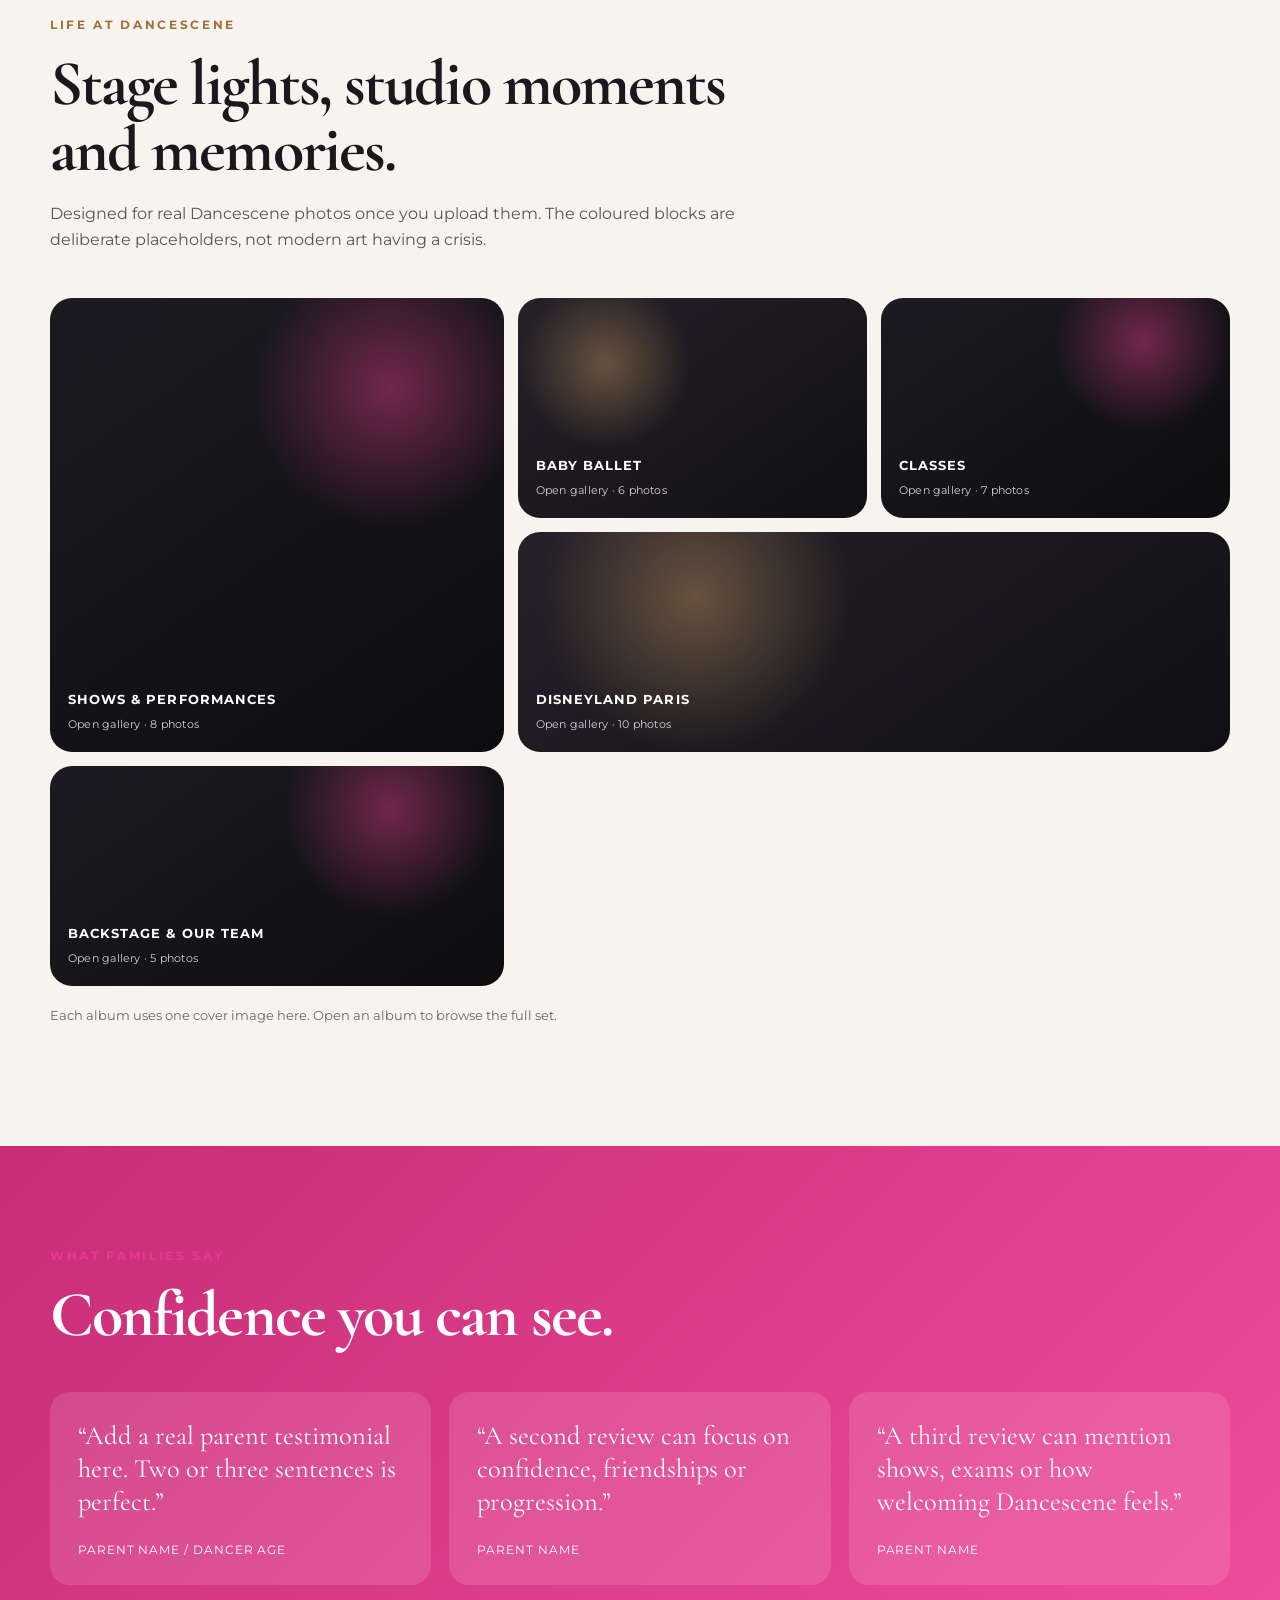
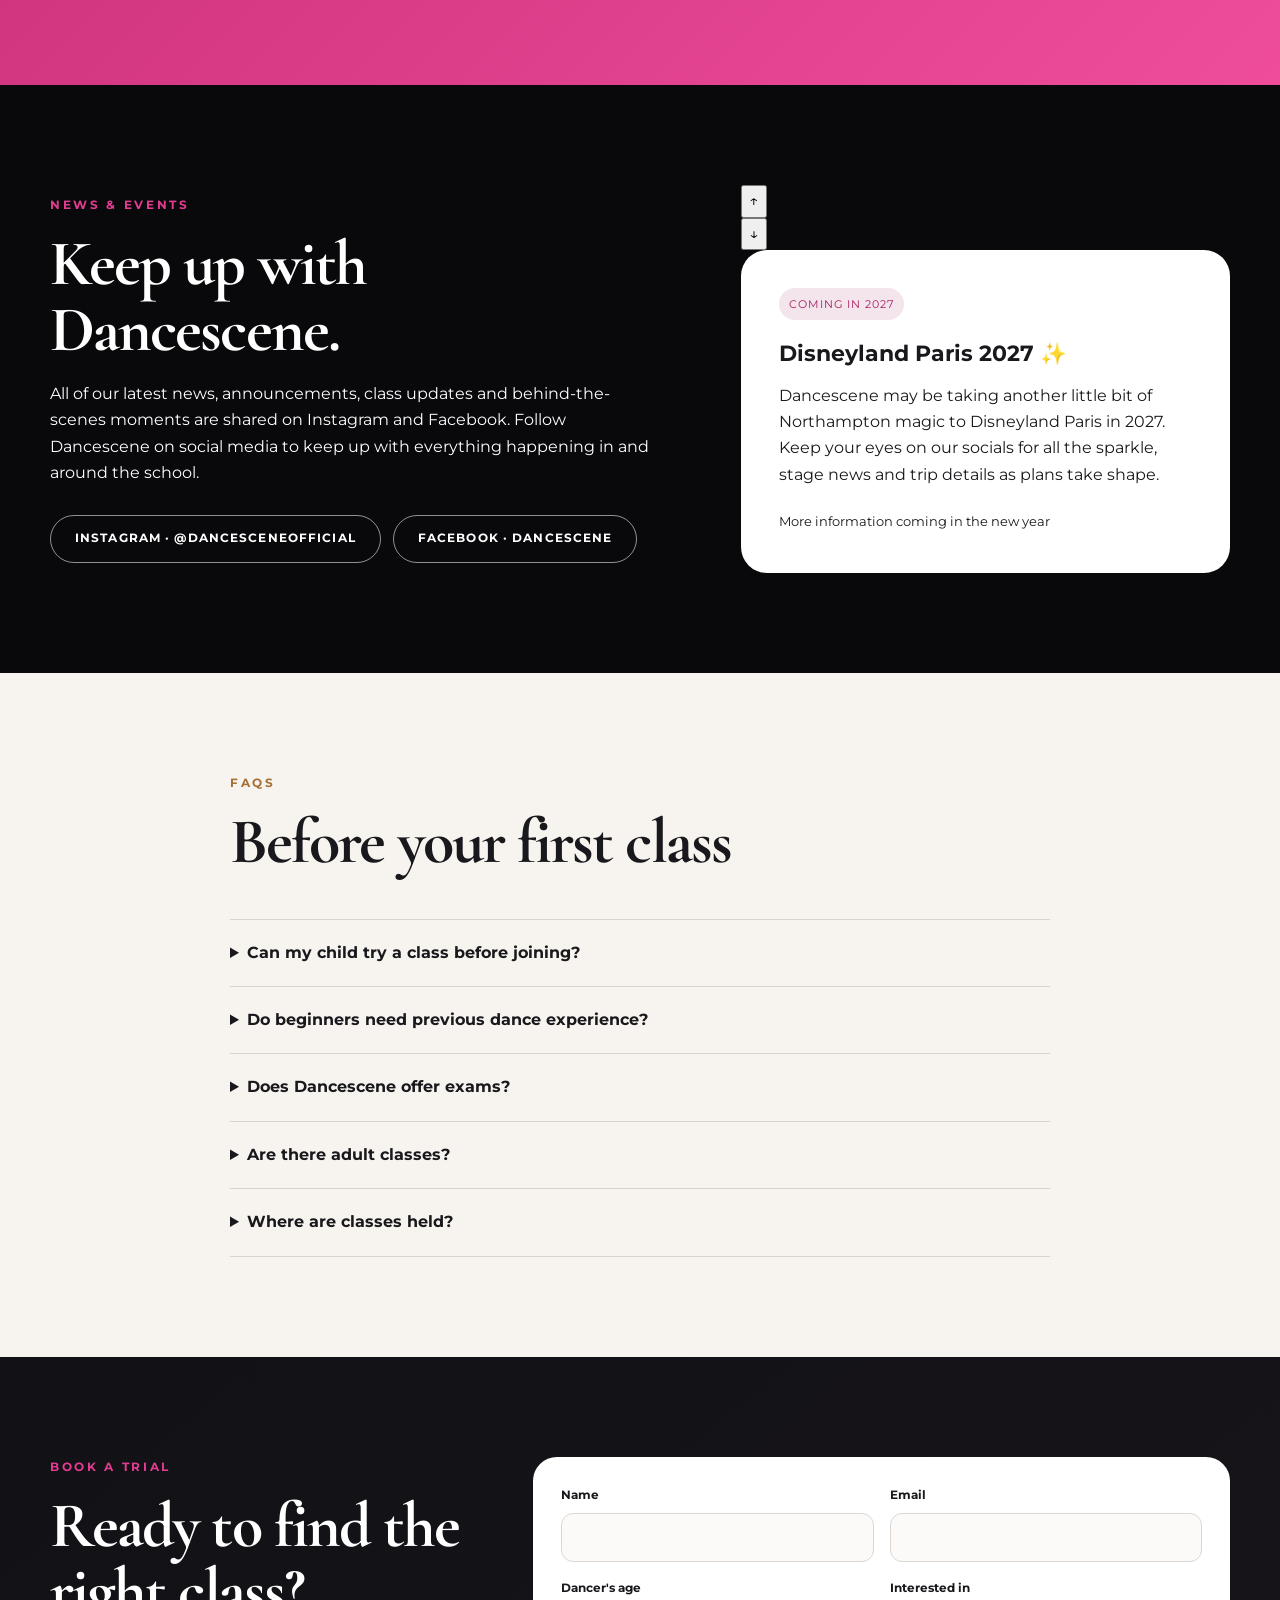
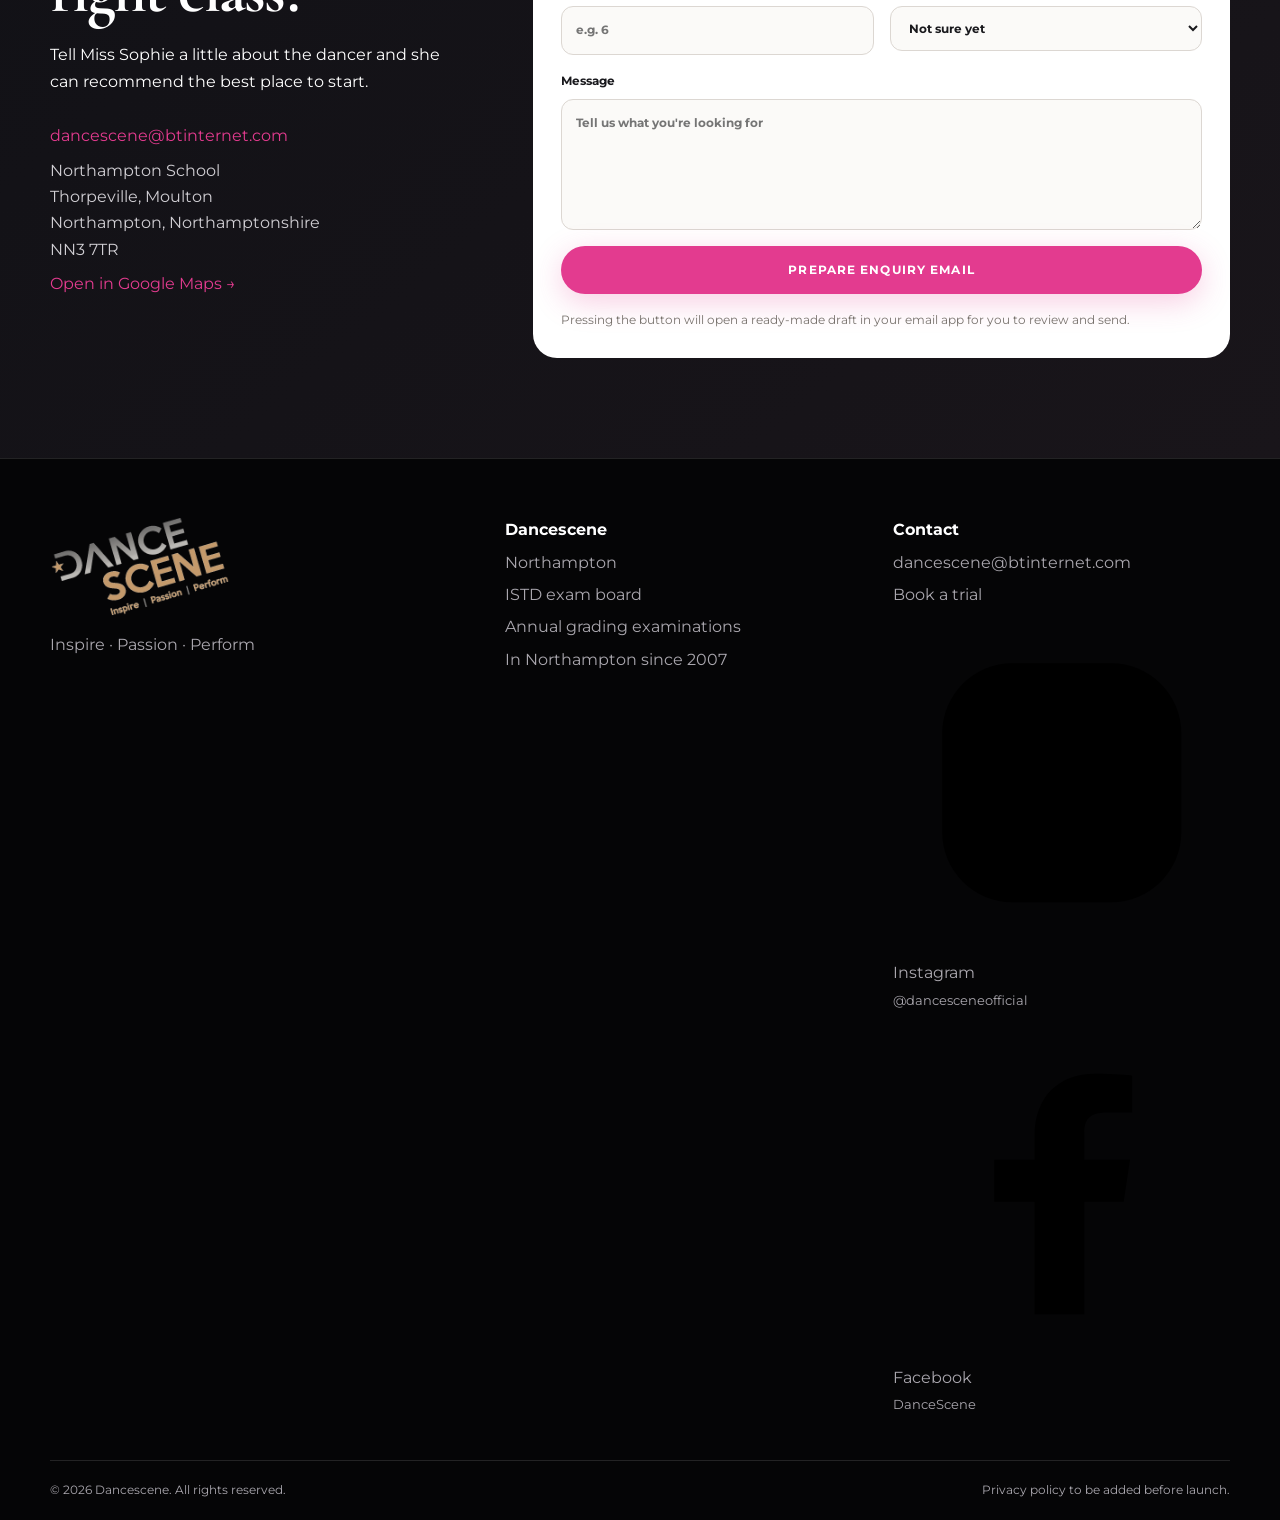
==== commit 7ba5dd83: "dancescnev6.html" ====
--- a/dancescene-site-v1.4/index.html
+++ b/dancescene-site-v1.4/index.html
@@ -3,7 +3,7 @@
 <head>
   <meta charset="utf-8" />
   <meta name="viewport" content="width=device-width, initial-scale=1" />
-  <meta name="description" content="Dancescene Dance School in Northampton. ISTD training from toddlers to adults, with ballet, tap, jazz, contemporary and more." />
+  <meta name="description" content="Dancescene Dance School in Northampton, offering dance classes from toddlers to adults, with ISTD as the exam board for annual grading examinations." />
   <title>Dancescene | Northampton Dance School</title>
   <link rel="preconnect" href="https://fonts.googleapis.com">
   <link rel="preconnect" href="https://fonts.gstatic.com" crossorigin>
@@ -26,6 +26,14 @@
         <a href="#news">News</a>
         <a href="#contact">Contact</a>
       </nav>
+      <div class="top-socials" aria-label="Dancescene social media">
+        <a class="social-icon-link" href="https://www.instagram.com/dancesceneofficial/" target="_blank" rel="noopener noreferrer" aria-label="Instagram · @dancesceneofficial" title="Instagram · @dancesceneofficial">
+          <svg viewBox="0 0 24 24" aria-hidden="true"><rect x="3.5" y="3.5" width="17" height="17" rx="5"></rect><circle cx="12" cy="12" r="4"></circle><circle class="social-dot" cx="17.5" cy="6.8" r="1"></circle></svg>
+        </a>
+        <a class="social-icon-link" href="https://www.facebook.com/DanceScene" target="_blank" rel="noopener noreferrer" aria-label="Facebook · DanceScene" title="Facebook · DanceScene">
+          <svg viewBox="0 0 24 24" aria-hidden="true"><path d="M13.6 21v-8h2.8l.45-3h-3.25V8.1c0-.87.28-1.46 1.6-1.46H17V4.03c-.31-.04-1.37-.13-2.6-.13-2.57 0-4.33 1.57-4.33 4.46V10H7.2v3h2.87v8h3.53z"></path></svg>
+        </a>
+      </div>
       <a class="btn btn-small btn-pink desktop-cta" href="#contact">Book a trial</a>
     </div>
   </header>
@@ -36,13 +44,13 @@
         <div class="hero-copy reveal">
           <p class="eyebrow">Northampton · Since 2007</p>
           <h1>Dance.<br><span>Confidence.</span><br>Community.</h1>
-          <p class="lead">A welcoming dance school for toddlers, children, teens and adults, combining expert ISTD training with confidence, friendship and unforgettable performance opportunities.</p>
+          <p class="lead">A welcoming dance school for toddlers, children, teens and adults, combining quality dance teaching with confidence, friendship, performance opportunities and annual ISTD grading examinations.</p>
           <div class="hero-actions">
             <a class="btn btn-pink" href="#classes">Explore classes</a>
             <a class="btn btn-outline" href="#contact">Book a trial</a>
           </div>
           <div class="micro-proof">
-            <span>ISTD training</span>
+            <span>ISTD exam board</span>
             <span>Ages 2+ to adult</span>
             <span>Northampton</span>
           </div>
@@ -60,7 +68,7 @@
     <section class="proof-strip">
       <div class="container proof-grid">
         <div><strong>2007</strong><span>Dancescene opened in Northampton</span></div>
-        <div><strong>ISTD</strong><span>exam training</span></div>
+        <div><strong>ISTD</strong><span>exam board · annual grading exams</span></div>
         <div><strong>2+</strong><span>through to adults</span></div>
         <div><strong>Disney</strong><span>performance experience</span></div>
       </div>
@@ -72,7 +80,7 @@
           <p class="eyebrow gold">About Dancescene</p>
           <h2>Professional training.<br>Friendly atmosphere.</h2>
           <p>Dancescene has been part of Northampton's dance community since 2007. Led by Miss Sophie, the school welcomes complete beginners and experienced dancers alike, with classes designed to develop technique, confidence and a genuine love of performing.</p>
-          <p>From first steps in baby ballet through to ISTD exams, adult tap and major stage performances, dancers are encouraged to grow at their own pace while feeling part of a supportive dance family.</p>
+          <p>From first steps in baby ballet through to optional annual ISTD grading examinations, adult tap and major stage performances, dancers are encouraged to grow at their own pace while feeling part of a supportive dance family.</p>
           <a class="text-link" href="#contact">Meet Dancescene →</a>
         </div>
         <div class="quote-card reveal">
@@ -91,7 +99,7 @@
         </div>
         <div class="card-grid">
           <article class="class-card reveal interactive-card" tabindex="0" role="button" data-modal-type="class" data-modal-id="baby-ballet"><span>01</span><h3>Baby Ballet</h3><p>A warm first introduction to movement, music and confidence for little dancers.</p><small>Toddlers to approx. age 5</small><button class="card-link" type="button">View class →</button></article>
-          <article class="class-card reveal interactive-card" tabindex="0" role="button" data-modal-type="class" data-modal-id="ballet"><span>02</span><h3>Ballet</h3><p>Technique, posture, artistry and progression through structured ISTD training.</p><small>Ages TBC</small><button class="card-link" type="button">View class →</button></article>
+          <article class="class-card reveal interactive-card" tabindex="0" role="button" data-modal-type="class" data-modal-id="ballet"><span>02</span><h3>Ballet</h3><p>Technique, posture and artistry, with opportunities to work towards ISTD grading examinations.</p><small>Ages TBC</small><button class="card-link" type="button">View class →</button></article>
           <article class="class-card reveal interactive-card" tabindex="0" role="button" data-modal-type="class" data-modal-id="tap"><span>03</span><h3>Tap</h3><p>Rhythm, musicality and performance skills for children and adults.</p><small>Children + adult classes</small><button class="card-link" type="button">View class →</button></article>
           <article class="class-card reveal interactive-card" tabindex="0" role="button" data-modal-type="class" data-modal-id="jazz"><span>04</span><h3>Jazz</h3><p>Energetic, expressive classes focused on performance, style and confidence.</p><small>Ages TBC</small><button class="card-link" type="button">View class →</button></article>
           <article class="class-card reveal interactive-card" tabindex="0" role="button" data-modal-type="class" data-modal-id="contemporary"><span>05</span><h3>Contemporary</h3><p>Creative movement, expression and modern technique in a supportive setting.</p><small>Ages TBC</small><button class="card-link" type="button">View class →</button></article>
@@ -156,7 +164,7 @@
           <button class="gallery-item wide gallery-cover" type="button" data-gallery-id="disney" aria-label="Open Disneyland Paris gallery"><span><b>Disneyland Paris</b><small>Open gallery · 10 photos</small></span></button>
           <button class="gallery-item gallery-cover" type="button" data-gallery-id="backstage" aria-label="Open backstage gallery"><span><b>Backstage & Our Team</b><small>Open gallery · 5 photos</small></span></button>
         </div>
-        <p class="gallery-note">Each album uses one cover image here. Open an album to browse the full set. Photo ordering can be enabled when Dancescene is ready to connect payments and print fulfilment.</p>
+        <p class="gallery-note">Each album uses one cover image here. Open an album to browse the full set.</p>
       </div>
     </section>
 
@@ -178,18 +186,25 @@
       <div class="container split">
         <div class="section-copy reveal">
           <p class="eyebrow">News & events</p>
-          <h2>Keep the website evergreen. Let social do the busy work.</h2>
-          <p>Instead of making Sophie maintain a full blog, this area can highlight only major announcements, show dates and exam information, while Instagram and Facebook handle day-to-day updates.</p>
+          <h2>Keep up with Dancescene.</h2>
+          <p>All of our latest news, announcements, class updates and behind-the-scenes moments are shared on Instagram and Facebook. Follow Dancescene on social media to keep up with everything happening in and around the school.</p>
           <div class="social-buttons">
             <a class="btn btn-outline" href="https://www.instagram.com/dancesceneofficial/" target="_blank" rel="noopener noreferrer" aria-label="Dancescene on Instagram">Instagram · @dancesceneofficial</a>
             <a class="btn btn-outline" href="https://www.facebook.com/DanceScene" target="_blank" rel="noopener noreferrer" aria-label="Dancescene on Facebook">Facebook · DanceScene</a>
           </div>
         </div>
-        <div class="news-card reveal">
-          <span class="tag">Next update</span>
-          <h3>2026/27 class timetable</h3>
-          <p>Replace this card with the next important Dancescene announcement.</p>
-          <small>Date TBC</small>
+        <div class="event-carousel reveal" aria-label="Upcoming Dancescene events">
+          <div class="event-controls" aria-label="Event navigation">
+            <button class="event-arrow" id="event-prev" type="button" aria-label="Previous event">↑</button>
+            <div class="event-dots" id="event-dots" aria-hidden="true"></div>
+            <button class="event-arrow" id="event-next" type="button" aria-label="Next event">↓</button>
+          </div>
+          <article class="news-card" id="event-card" aria-live="polite">
+            <span class="tag" id="event-tag">Coming in 2027</span>
+            <h3 id="event-title">Disneyland Paris 2027 ✨</h3>
+            <p id="event-copy">Dancescene may be taking another little bit of Northampton magic to Disneyland Paris in 2027. Keep your eyes on our socials for all the sparkle, stage news and trip details as plans take shape.</p>
+            <small id="event-meta">More information coming in the new year</small>
+          </article>
         </div>
       </div>
     </section>
@@ -202,9 +217,9 @@
         </div>
         <details><summary>Can my child try a class before joining?</summary><p>Yes. Contact Miss Sophie through the enquiry form and she can advise on the most suitable class and trial availability.</p></details>
         <details><summary>Do beginners need previous dance experience?</summary><p>No. Dancescene welcomes beginners as well as dancers with previous experience.</p></details>
-        <details><summary>Does Dancescene offer exams?</summary><p>Yes. Dancescene follows ISTD training and offers exam opportunities where appropriate.</p></details>
+        <details><summary>Does Dancescene offer exams?</summary><p>Yes. ISTD is Dancescene’s exam board, with grading examinations held annually for dancers working towards them.</p></details>
         <details><summary>Are there adult classes?</summary><p>Yes. Adult tap is currently available, with final timetable details to be confirmed.</p></details>
-        <details><summary>Where are classes held?</summary><p>Classes are held at Northampton School. Full address and map details will be added before launch.</p></details>
+        <details><summary>Where are classes held?</summary><p>Classes are held at Northampton School, Thorpeville, Moulton, Northampton, Northamptonshire, NN3 7TR.</p></details>
       </div>
     </section>
 
@@ -216,7 +231,8 @@
           <p>Tell Miss Sophie a little about the dancer and she can recommend the best place to start.</p>
           <div class="contact-details">
             <a href="mailto:dancescene@btinternet.com">dancescene@btinternet.com</a>
-            <span>Northampton, England</span>
+            <span>Northampton School<br>Thorpeville, Moulton<br>Northampton, Northamptonshire<br>NN3 7TR</span>
+            <a href="https://www.google.com/maps/search/?api=1&query=Northampton+School+Thorpeville+Moulton+Northampton+NN3+7TR" target="_blank" rel="noopener noreferrer">Open in Google Maps →</a>
           </div>
         </div>
         <form class="contact-form reveal" id="contact-form">
@@ -226,7 +242,7 @@
           <label>Interested in<select name="class"><option>Not sure yet</option><option>Baby Ballet</option><option>Ballet</option><option>Tap</option><option>Jazz</option><option>Contemporary</option><option>Adult Tap</option></select></label>
           <label class="full">Message<textarea name="message" rows="5" placeholder="Tell us what you're looking for"></textarea></label>
           <button class="btn btn-pink full" type="submit">Prepare enquiry email</button>
-          <p class="form-note full" id="form-note">This local demo opens your email app. A proper web form can be connected when the site goes live.</p>
+          <p class="form-note full" id="form-note">Pressing the button will open a ready-made draft in your email app for you to review and send.</p>
         </form>
       </div>
     </section>
@@ -235,8 +251,13 @@
   <footer class="site-footer">
     <div class="container footer-grid">
       <div><img src="assets/dancescene-logo-dark.png" alt="Dancescene" /><p>Inspire · Passion · Perform</p></div>
-      <div><strong>Dancescene</strong><span>Northampton</span><span>ISTD dance school</span><span>In Northampton since 2007</span></div>
-      <div><strong>Contact</strong><a href="mailto:dancescene@btinternet.com">dancescene@btinternet.com</a><a href="https://www.instagram.com/dancesceneofficial/" target="_blank" rel="noopener noreferrer">Instagram · @dancesceneofficial</a><a href="https://www.facebook.com/DanceScene" target="_blank" rel="noopener noreferrer">Facebook · DanceScene</a><a href="#contact">Book a trial</a></div>
+      <div><strong>Dancescene</strong><span>Northampton</span><span>ISTD exam board</span><span>Annual grading examinations</span><span>In Northampton since 2007</span></div>
+      <div><strong>Contact</strong><a href="mailto:dancescene@btinternet.com">dancescene@btinternet.com</a><a href="#contact">Book a trial</a>
+        <div class="footer-socials">
+          <a href="https://www.instagram.com/dancesceneofficial/" target="_blank" rel="noopener noreferrer" aria-label="Instagram · @dancesceneofficial"><span class="footer-social-icon"><svg viewBox="0 0 24 24" aria-hidden="true"><rect x="3.5" y="3.5" width="17" height="17" rx="5"></rect><circle cx="12" cy="12" r="4"></circle><circle class="social-dot" cx="17.5" cy="6.8" r="1"></circle></svg></span><span>Instagram<br><small>@dancesceneofficial</small></span></a>
+          <a href="https://www.facebook.com/DanceScene" target="_blank" rel="noopener noreferrer" aria-label="Facebook · DanceScene"><span class="footer-social-icon"><svg viewBox="0 0 24 24" aria-hidden="true"><path d="M13.6 21v-8h2.8l.45-3h-3.25V8.1c0-.87.28-1.46 1.6-1.46H17V4.03c-.31-.04-1.37-.13-2.6-.13-2.57 0-4.33 1.57-4.33 4.46V10H7.2v3h2.87v8h3.53z"></path></svg></span><span>Facebook<br><small>DanceScene</small></span></a>
+        </div>
+      </div>
     </div>
     <div class="container legal"><span>© <span id="year"></span> Dancescene. All rights reserved.</span><span>Privacy policy to be added before launch.</span></div>
   </footer>
@@ -272,10 +293,6 @@
         <span class="gallery-count" id="gallery-count"></span>
       </div>
       <div class="gallery-scroll" id="gallery-scroll"></div>
-      <div class="gallery-purchase-info">
-        <div><strong>Photo prints</strong><span>Selected photos can later be offered as prints, with payment taken by Dancescene and the print order passed automatically to the fulfilment partner.</span></div>
-        <button class="btn btn-outline print-info-btn" type="button">Print ordering coming later</button>
-      </div>
     </section>
   </div>
 
